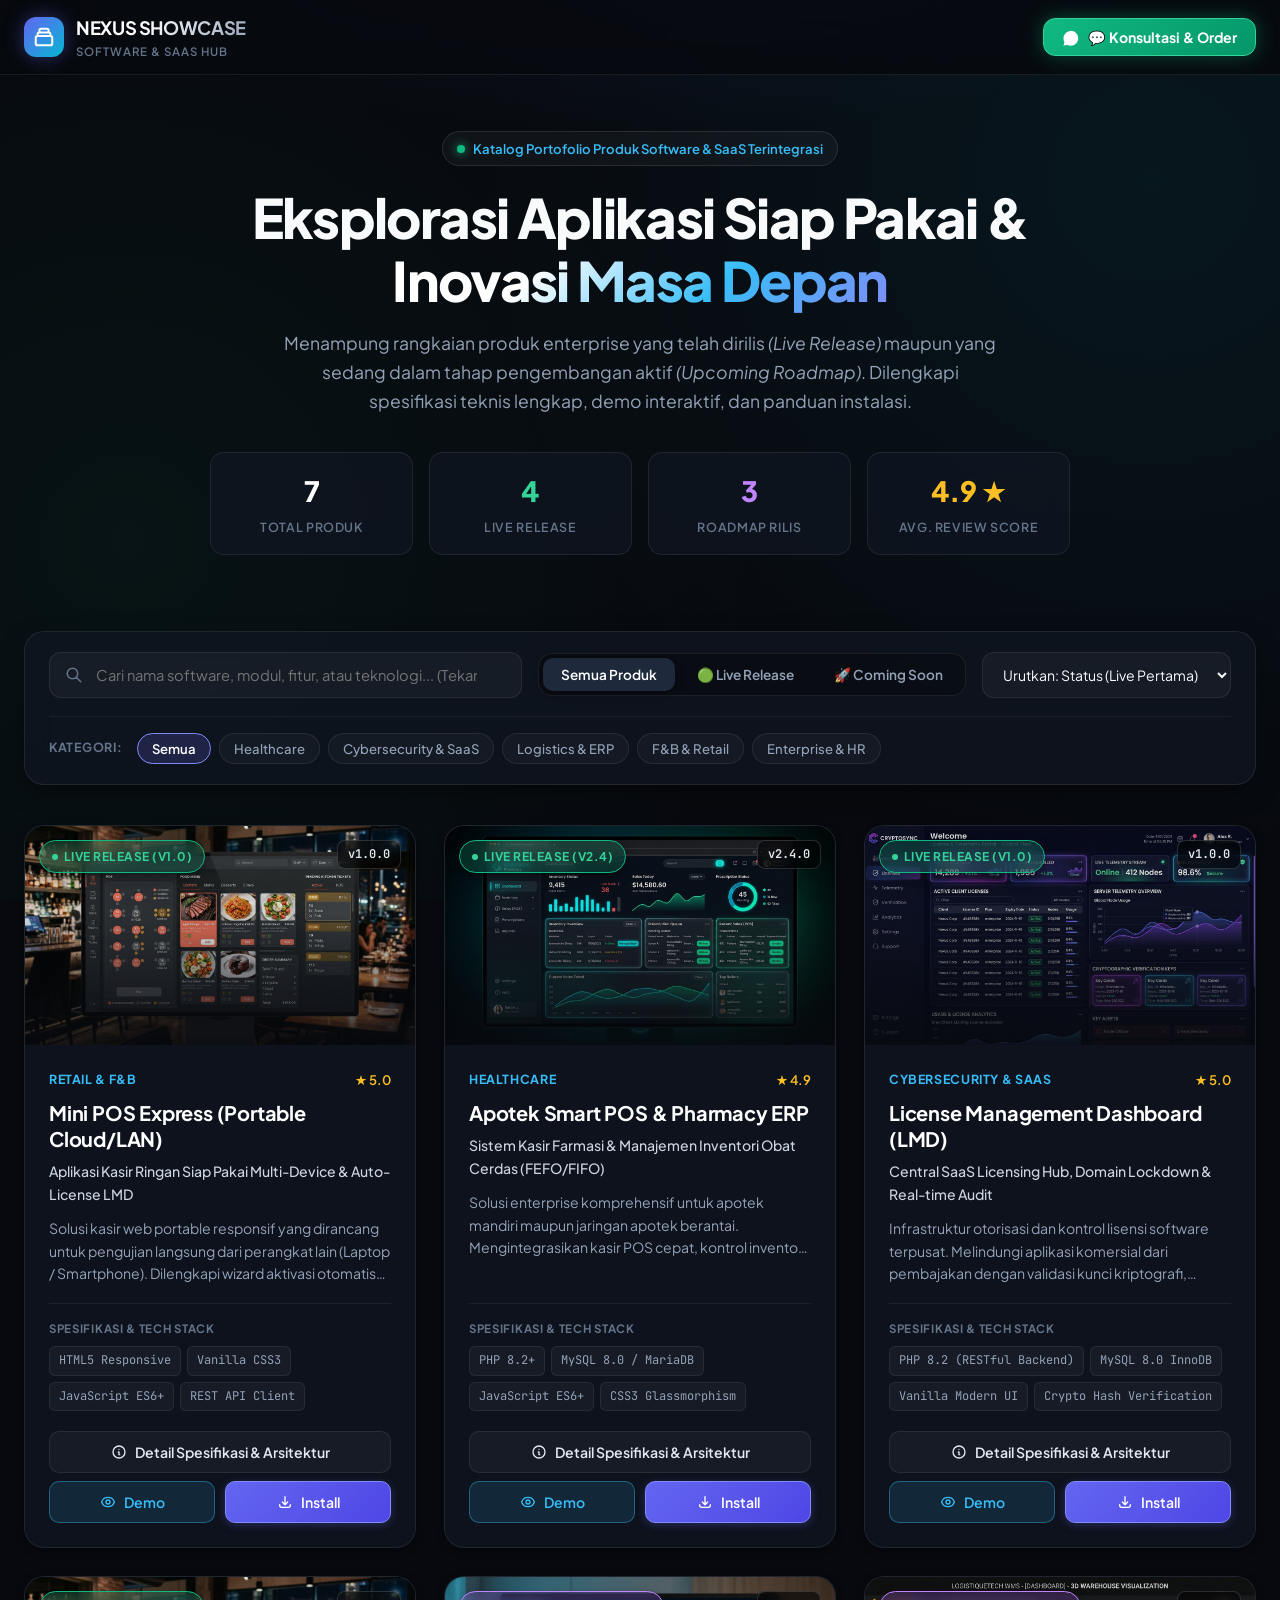
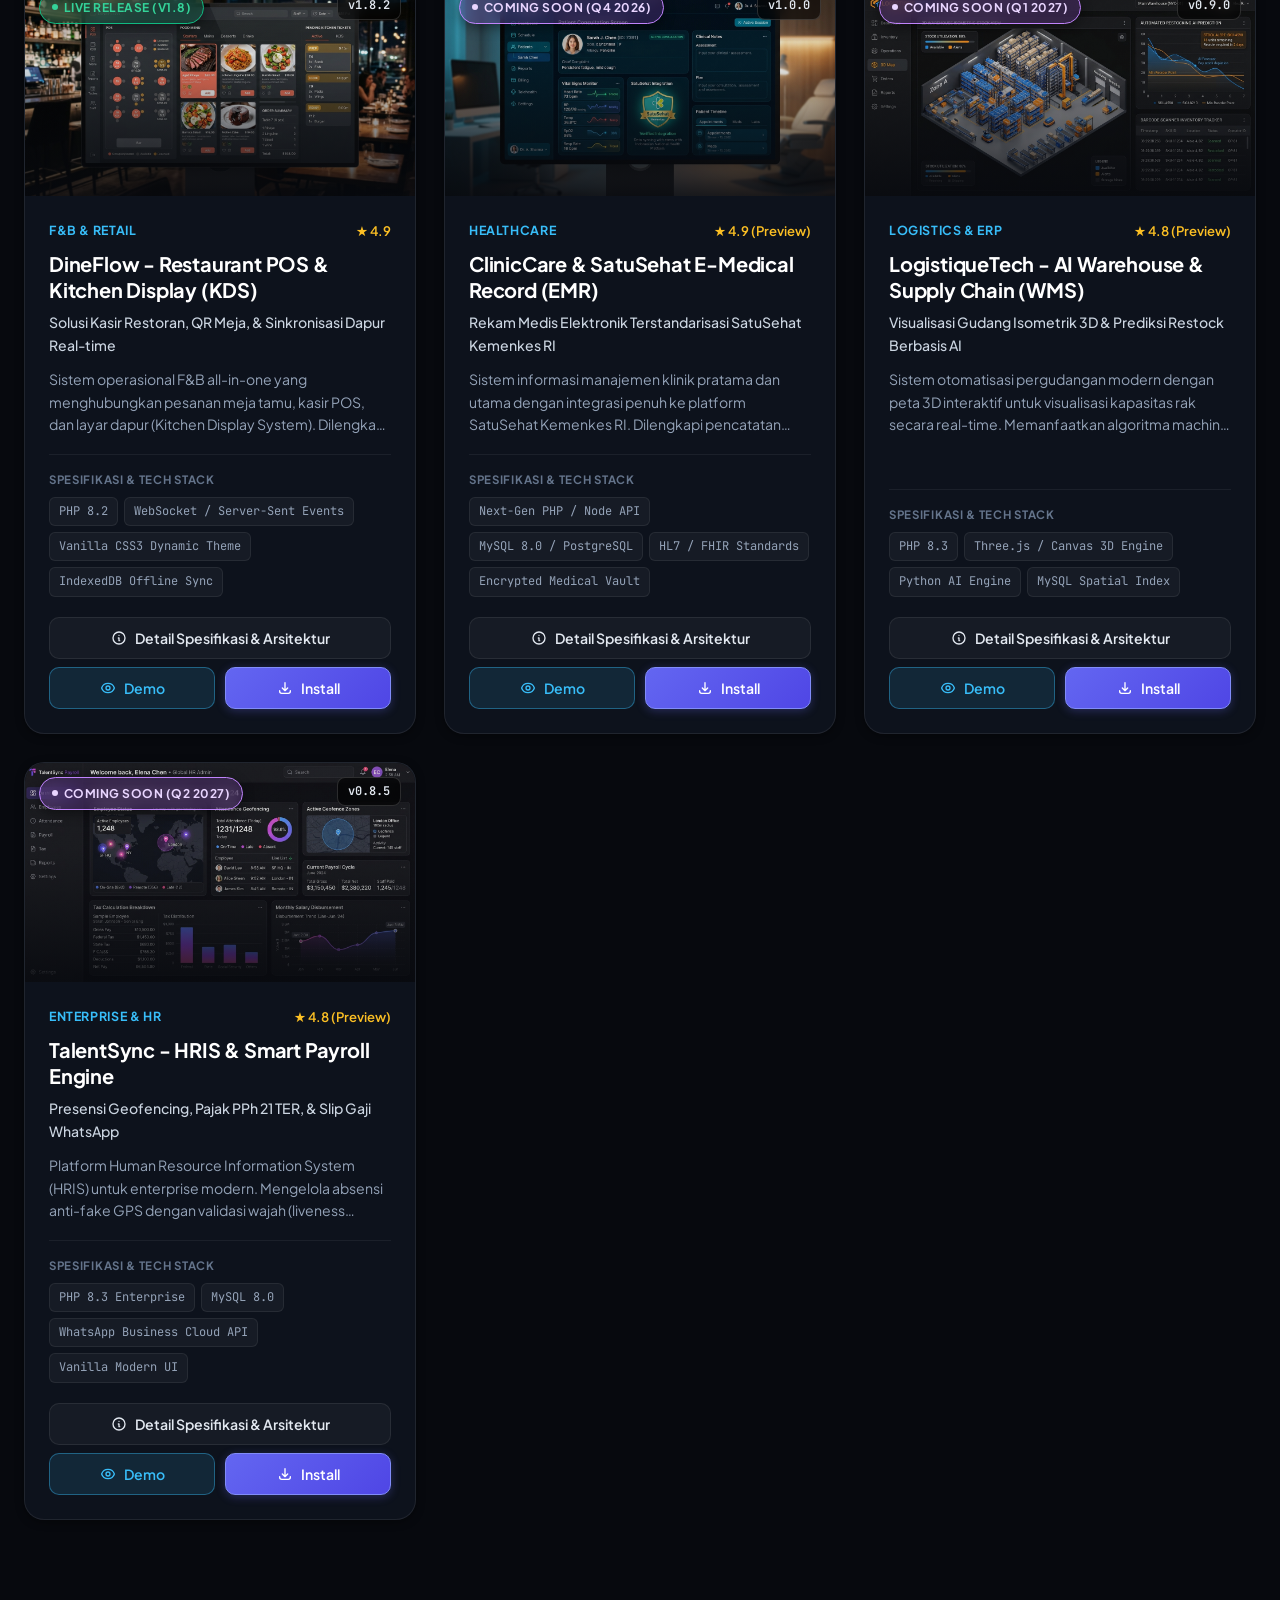
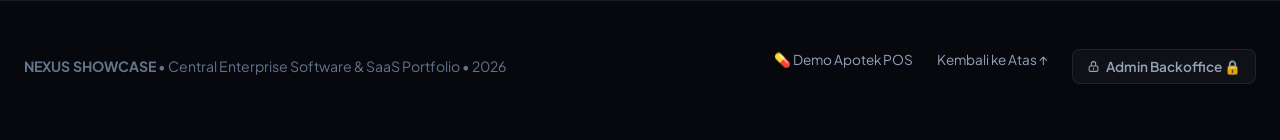
==== index.html @ 450b6bc3 "feat(wizard): hapus field password admin (T-17) Akun admin kini dibuat di aplikasi client saat perta" ====
<!DOCTYPE html>
<html lang="id">
<head>
  <meta charset="UTF-8">
  <meta name="viewport" content="width=device-width, initial-scale=1.0">
  <title>Portfolio Produk Software & Platform SaaS — Enterprise Showcase</title>
  <meta name="description" content="Dashboard portofolio produk software komersial dan platform SaaS enterprise siap rilis dan roadmap masa depan. Temukan demo interaktif dan panduan instalasi.">
  <link rel="icon" type="image/svg+xml" href="data:image/svg+xml,<svg xmlns='http://www.w3.org/2000/svg' viewBox='0 0 24 24' fill='%236366f1'><path d='M12 2L2 7l10 5 10-5-10-5zM2 17l10 5 10-5M2 12l10 5 10-5'/></svg>">

  <!-- Google Fonts: Plus Jakarta Sans, Outfit & JetBrains Mono -->
  <link rel="preconnect" href="https://fonts.googleapis.com">
  <link rel="preconnect" href="https://fonts.gstatic.com" crossorigin>
  <link href="https://fonts.googleapis.com/css2?family=JetBrains+Mono:wght@400;500;600;700&family=Outfit:wght@400;500;600;700;800&family=Plus+Jakarta+Sans:wght@300;400;500;600;700;800&display=swap" rel="stylesheet">

  <!-- Core Stylesheet -->
  <link rel="stylesheet" href="assets/css/style.css?v=20261023_v2">
</head>
<body>

  <!-- ==============================================================================
       STICKY NAVIGATION BAR
       ============================================================================== -->
  <nav class="navbar" id="main-navbar">
    <div class="container nav-container">
      <a href="index.html" class="brand-logo" id="brand-logo-link">
        <div class="brand-icon">
          <svg fill="none" viewBox="0 0 24 24" stroke="currentColor">
            <path stroke-linecap="round" stroke-linejoin="round" stroke-width="2.2" d="M19 11H5m14 0a2 2 0 012 2v6a2 2 0 01-2 2H5a2 2 0 01-2-2v-6a2 2 0 012-2m14 0V9a2 2 0 00-2-2M5 11V9a2 2 0 012-2m0 0V5a2 2 0 012-2h6a2 2 0 012 2v2M7 7h10" />
          </svg>
        </div>
        <div class="brand-info">
          <h1>NEXUS SHOWCASE</h1>
          <span>Software & SaaS Hub</span>
        </div>
      </a>

      <div class="nav-right-actions">
        <button class="btn-contact-sales" id="btn-open-contact" title="Konsultasi Kustom & Order Lisensi">
          <svg width="18" height="18" viewBox="0 0 24 24" fill="currentColor">
            <path d="M12.031 6.172c-3.181 0-5.767 2.586-5.768 5.766-.001 1.298.38 2.27 1.019 3.287l-.582 2.128 2.182-.573c.978.58 1.911.928 3.145.929 3.178 0 5.767-2.587 5.768-5.766.001-3.187-2.575-5.77-5.764-5.771zm3.392 8.244c-.144.405-.837.774-1.17.824-.299.045-.677.063-1.092-.069-.252-.08-.575-.187-.988-.365-1.739-.751-2.874-2.502-2.961-2.617-.087-.116-.708-.94-.708-1.793s.448-1.273.607-1.446c.159-.173.346-.217.462-.217l.332.006c.106.005.249-.04.39.298.144.347.491 1.2.534 1.287.043.087.072.188.014.304-.058.116-.087.188-.173.289l-.26.304c-.087.087-.177.182-.076.356.101.174.449.741.964 1.2.662.591 1.221.774 1.394.86.174.086.275.073.376-.044.101-.116.433-.506.549-.68.116-.173.231-.145.39-.086s1.011.477 1.184.564.289.13.332.203c.044.072.044.419-.1.824zm-3.423-10.416c-5.522 0-10 4.477-10 10 0 1.758.455 3.411 1.25 4.856l-1.328 4.853 4.975-1.305c1.401.764 3.003 1.196 4.703 1.196 5.523 0 10-4.477 10-10s-4.477-10-10-10z"/>
          </svg>
          <span>💬 Konsultasi &amp; Order</span>
        </button>
      </div>
    </div>
  </nav>

  <!-- ==============================================================================
       MAIN CONTAINER & HERO
       ============================================================================== -->
  <main class="container">
    
    <header class="hero-section">
      <div class="hero-badge">
        <span class="pulse-dot"></span>
        <span>Katalog Portofolio Produk Software & SaaS Terintegrasi</span>
      </div>

      <h1 class="hero-title">
        Eksplorasi Aplikasi Siap Pakai & <span class="text-gradient">Inovasi Masa Depan</span>
      </h1>

      <p class="hero-subtitle">
        Menampung rangkaian produk enterprise yang telah dirilis <em>(Live Release)</em> maupun yang sedang dalam tahap pengembangan aktif <em>(Upcoming Roadmap)</em>. Dilengkapi spesifikasi teknis lengkap, demo interaktif, dan panduan instalasi.
      </p>

      <!-- Stats Strip -->
      <section class="stats-strip" aria-label="Ringkasan Portofolio">
        <div class="stat-item">
          <div class="stat-value" id="stat-total">6</div>
          <div class="stat-label">Total Produk</div>
        </div>
        <div class="stat-item">
          <div class="stat-value" id="stat-released" style="color: #34d399;">3</div>
          <div class="stat-label">Live Release</div>
        </div>
        <div class="stat-item">
          <div class="stat-value" id="stat-roadmap" style="color: #c084fc;">3</div>
          <div class="stat-label">Roadmap Rilis</div>
        </div>
        <div class="stat-item">
          <div class="stat-value" id="stat-rating" style="color: #fbbf24;">4.9 ★</div>
          <div class="stat-label">Avg. Review Score</div>
        </div>
      </section>
    </header>

    <!-- ==============================================================================
         FILTER & CONTROLS TOOLBAR (E-COMMERCE STYLE)
         ============================================================================== -->
    <section class="controls-card" aria-label="Filter dan Pencarian Produk">
      <div class="controls-top-row">
        <!-- Search Input -->
        <div class="search-wrapper">
          <svg class="search-icon" width="18" height="18" fill="none" viewBox="0 0 24 24" stroke="currentColor">
            <path stroke-linecap="round" stroke-linejoin="round" stroke-width="2" d="M21 21l-6-6m2-5a7 7 0 11-14 0 7 7 0 0114 0z" />
          </svg>
          <input type="text" id="search-input" class="search-input" placeholder="Cari nama software, modul, fitur, atau teknologi... (Tekan '/' untuk cari)" autocomplete="off">
          <button id="btn-clear-search" class="btn-clear-search" aria-label="Hapus pencarian">✕</button>
        </div>

        <!-- Status Filter Tabs -->
        <div class="status-tabs" role="tablist">
          <button class="status-tab-btn active" data-status="all" id="tab-status-all">
            Semua Produk
          </button>
          <button class="status-tab-btn" data-status="released" id="tab-status-released">
            🟢 Live Release
          </button>
          <button class="status-tab-btn" data-status="coming_soon" id="tab-status-coming-soon">
            🚀 Coming Soon
          </button>
        </div>

        <!-- Sort Select -->
        <select id="sort-select" class="sort-select" aria-label="Urutkan produk">
          <option value="default">Urutkan: Status (Live Pertama)</option>
          <option value="name-asc">Nama Produk (A - Z)</option>
          <option value="name-desc">Nama Produk (Z - A)</option>
          <option value="rating-desc">Rating Tertinggi</option>
        </select>
      </div>

      <!-- Category Filter Pills -->
      <div class="category-pills-row" id="category-pills-container">
        <span class="category-label">Kategori:</span>
        <button class="category-pill active" data-category="all" id="pill-cat-all">Semua</button>
        <button class="category-pill" data-category="Healthcare" id="pill-cat-healthcare">Healthcare</button>
        <button class="category-pill" data-category="Cybersecurity & SaaS" id="pill-cat-cyber">Cybersecurity & SaaS</button>
        <button class="category-pill" data-category="Logistics & ERP" id="pill-cat-logistics">Logistics & ERP</button>
        <button class="category-pill" data-category="F&B & Retail" id="pill-cat-fnb">F&B & Retail</button>
        <button class="category-pill" data-category="Enterprise & HR" id="pill-cat-hr">Enterprise & HR</button>
      </div>
    </section>

    <!-- ==============================================================================
         PRODUCT CATALOGUE GRID
         ============================================================================== -->
    <section class="products-grid" id="products-grid" aria-label="Katalog Produk Software">
      <!-- Injected dynamically by app.js -->
    </section>

  </main>

  <!-- ==============================================================================
       MODAL 1: SPECIFICATION & ARCHITECTURE
       ============================================================================== -->
  <div class="modal-backdrop" id="spec-modal" role="dialog" aria-modal="true" aria-hidden="true">
    <div class="modal-dialog">
      <div class="modal-header">
        <div class="modal-title-wrap">
          <svg width="22" height="22" fill="none" viewBox="0 0 24 24" stroke="#38bdf8">
            <path stroke-linecap="round" stroke-linejoin="round" stroke-width="2" d="M19 11H5m14 0a2 2 0 012 2v6a2 2 0 01-2 2H5a2 2 0 01-2-2v-6a2 2 0 012-2m14 0V9a2 2 0 00-2-2M5 11V9a2 2 0 012-2m0 0V5a2 2 0 012-2h6a2 2 0 012 2v2M7 7h10" />
          </svg>
          <h2 class="modal-title" id="spec-modal-title">Detail Spesifikasi</h2>
        </div>
        <button class="btn-modal-close" aria-label="Tutup jendela">✕</button>
      </div>
      <div class="modal-body" id="spec-modal-content">
        <!-- Content injected dynamically -->
      </div>
    </div>
  </div>

  <!-- ==============================================================================
       MODAL 2: INSTALLATION WIZARD & GUIDE
       ============================================================================== -->
  <div class="modal-backdrop" id="install-modal" role="dialog" aria-modal="true" aria-hidden="true">
    <div class="modal-dialog">
      <div class="modal-header">
        <div class="modal-title-wrap">
          <svg width="22" height="22" fill="none" viewBox="0 0 24 24" stroke="#10b981">
            <path stroke-linecap="round" stroke-linejoin="round" stroke-width="2" d="M4 16v1a3 3 0 003 3h10a3 3 0 003-3v-1m-4-4l-4 4m0 0l-4-4m4 4V4" />
          </svg>
          <h2 class="modal-title" id="install-modal-title">Panduan Instalasi & Unduhan</h2>
        </div>
        <button class="btn-modal-close" aria-label="Tutup jendela">✕</button>
      </div>
      <div class="modal-body" id="install-modal-content">
        <!-- Content injected dynamically -->
      </div>
    </div>
  </div>

  <!-- ==============================================================================
       MODAL 3: INTERACTIVE DEMO VIEWER
       ============================================================================== -->
  <div class="modal-backdrop" id="demo-modal" role="dialog" aria-modal="true" aria-hidden="true">
    <div class="modal-dialog demo-modal-dialog">
      <div class="modal-header">
        <div class="modal-title-wrap">
          <svg width="22" height="22" fill="none" viewBox="0 0 24 24" stroke="#818cf8">
            <path stroke-linecap="round" stroke-linejoin="round" stroke-width="2" d="M15 12a3 3 0 11-6 0 3 3 0 016 0z" />
            <path stroke-linecap="round" stroke-linejoin="round" stroke-width="2" d="M2.458 12C3.732 7.943 7.523 5 12 5c4.478 0 8.268 2.943 9.542 7-1.274 4.057-5.064 7-9.542 7-4.477 0-8.268-2.943-9.542-7z" />
          </svg>
          <h2 class="modal-title" id="demo-modal-title">Live Interactive Demo</h2>
        </div>
        <div style="display: flex; align-items: center; gap: 10px;">
          <a href="#" target="_blank" class="btn-lmd-link" id="btn-demo-open-external" style="padding: 6px 12px; font-size: 0.78rem;">
            Buka Tab Baru ↗
          </a>
          <button class="btn-modal-close" aria-label="Tutup jendela">✕</button>
        </div>
      </div>
      <div class="demo-browser-bar">
        <div class="browser-dots">
          <span class="b-dot b-red"></span>
          <span class="b-dot b-yellow"></span>
          <span class="b-dot b-green"></span>
        </div>
        <div class="browser-address">
          <svg width="12" height="12" fill="none" viewBox="0 0 24 24" stroke="currentColor">
            <path stroke-linecap="round" stroke-linejoin="round" stroke-width="2" d="M12 15v2m-6 4h12a2 2 0 002-2v-6a2 2 0 00-2-2H6a2 2 0 00-2 2v6a2 2 0 002 2zm10-10V7a4 4 0 00-8 0v4h8z" />
          </svg>
          <span id="demo-url-display">http://localhost:8080/demo</span>
        </div>
      </div>
      <div class="demo-modal-body" id="demo-modal-body">
        <!-- Iframe or simulation injected dynamically -->
      </div>
    </div>
  </div>

  <!-- ==============================================================================
       MODAL 4: CONSULTATION & ORDER (PUBLIC FACING)
       ============================================================================== -->
  <div class="modal-backdrop" id="contact-modal" role="dialog" aria-modal="true" aria-hidden="true">
    <div class="modal-dialog">
      <div class="modal-header">
        <div class="modal-title-wrap">
          <svg width="22" height="22" fill="none" viewBox="0 0 24 24" stroke="#10b981">
            <path stroke-linecap="round" stroke-linejoin="round" stroke-width="2" d="M8 12h.01M12 12h.01M16 12h.01M21 12c0 4.418-4.03 8-9 8a9.863 9.863 0 01-4.255-.949L3 20l1.395-3.72C3.512 15.042 3 13.574 3 12c0-4.418 4.03-8 9-8s9 3.582 9 8z" />
          </svg>
          <h2 class="modal-title" id="contact-modal-title">Konsultasi Software &amp; Order Lisensi</h2>
        </div>
        <button class="btn-modal-close" aria-label="Tutup jendela">✕</button>
      </div>
      <div class="modal-body" id="contact-modal-content">
        <p style="color: #94a3b8; font-size: 0.92rem; margin-bottom: 20px; line-height: 1.6;">
          Tertarik dengan salah satu aplikasi di katalog kami, membutuhkan aktivasi lisensi komersial resmi, atau ingin kustomisasi alur bisnis khusus untuk perusahaan Anda? Tim pengembang siap membantu!
        </p>

        <a href="https://wa.me/6281234567890?text=Halo%20Admin%20Joan,%20saya%20tertarik%20dengan%20produk%20software%20pada%20katalog%20Nexus%20Showcase" target="_blank" class="contact-channel-card" style="text-decoration: none;">
          <div style="display: flex; align-items: center; gap: 14px;">
            <div style="width: 44px; height: 44px; border-radius: 12px; background: rgba(16, 185, 129, 0.2); border: 1px solid #10b981; display: flex; align-items: center; justify-content: center; color: #34d399;">
              <svg width="24" height="24" viewBox="0 0 24 24" fill="currentColor">
                <path d="M12.031 6.172c-3.181 0-5.767 2.586-5.768 5.766-.001 1.298.38 2.27 1.019 3.287l-.582 2.128 2.182-.573c.978.58 1.911.928 3.145.929 3.178 0 5.767-2.587 5.768-5.766.001-3.187-2.575-5.77-5.764-5.771zm3.392 8.244c-.144.405-.837.774-1.17.824-.299.045-.677.063-1.092-.069-.252-.08-.575-.187-.988-.365-1.739-.751-2.874-2.502-2.961-2.617-.087-.116-.708-.94-.708-1.793s.448-1.273.607-1.446c.159-.173.346-.217.462-.217l.332.006c.106.005.249-.04.39.298.144.347.491 1.2.534 1.287.043.087.072.188.014.304-.058.116-.087.188-.173.289l-.26.304c-.087.087-.177.182-.076.356.101.174.449.741.964 1.2.662.591 1.221.774 1.394.86.174.086.275.073.376-.044.101-.116.433-.506.549-.68.116-.173.231-.145.39-.086s1.011.477 1.184.564.289.13.332.203c.044.072.044.419-.1.824zm-3.423-10.416c-5.522 0-10 4.477-10 10 0 1.758.455 3.411 1.25 4.856l-1.328 4.853 4.975-1.305c1.401.764 3.003 1.196 4.703 1.196 5.523 0 10-4.477 10-10s-4.477-10-10-10z"/>
              </svg>
            </div>
            <div>
              <div style="font-weight: 700; color: #ffffff; font-size: 1rem;">Chat Langsung via WhatsApp</div>
              <div style="font-size: 0.8rem; color: #94a3b8;">Konsultasi gratis mengenai fitur, harga lisensi, dan demo privat</div>
            </div>
          </div>
          <span style="color: #34d399; font-weight: 700; font-size: 0.9rem;">Chat Sekarang ↗</span>
        </a>

        <div style="background: rgba(255, 255, 255, 0.02); border: 1px solid var(--border-subtle); border-radius: 14px; padding: 18px; margin-top: 16px;">
          <div style="font-size: 0.78rem; color: #38bdf8; font-weight: 700; text-transform: uppercase; margin-bottom: 8px;">Jaminan Layanan Kami</div>
          <ul style="list-style: none; display: grid; gap: 8px; font-size: 0.85rem; color: #cbd5e1;">
            <li>✓ <strong>Garansi Instalasi:</strong> Bantuan setup server lokal (XAMPP / Linux / VPS) hingga siap operasional.</li>
            <li>✓ <strong>Lisensi Terverifikasi:</strong> Kunci lisensi terdaftar resmi dan aman di Central SaaS LMD.</li>
            <li>✓ <strong>Custom Tailored:</strong> Penyesuaian fitur &amp; modul bisnis sesuai alur kerja perusahaan Anda.</li>
          </ul>
        </div>
      </div>
    </div>
  </div>

  <!-- Toast Notification Container -->
  <div class="toast-container" id="toast-container" aria-live="polite"></div>

  <!-- ==============================================================================
       FOOTER
       ============================================================================== -->
  <footer class="footer">
    <div class="container footer-content">
      <div class="footer-text">
        <strong>NEXUS SHOWCASE</strong> &bull; Central Enterprise Software &amp; SaaS Portfolio &bull; 2026
      </div>
      <nav class="footer-nav">
        <a href="http://localhost:8080/apotek" target="_blank">💊 Demo Apotek POS</a>
        <a href="#main-navbar">Kembali ke Atas ↑</a>
        <a href="http://localhost:8080/License-Management-Dashboard" target="_blank" class="footer-admin-link">
          <svg width="13" height="13" fill="none" viewBox="0 0 24 24" stroke="currentColor">
            <path stroke-linecap="round" stroke-linejoin="round" stroke-width="2" d="M12 15v2m-6 4h12a2 2 0 002-2v-6a2 2 0 00-2-2H6a2 2 0 00-2 2v6a2 2 0 002 2zm10-10V7a4 4 0 00-8 0v4h8z"/>
          </svg>
          Admin Backoffice 🔒
        </a>
      </nav>
    </div>
  </footer>

  <!-- Scripts -->
  <script src="data/products.js"></script>
  <script src="assets/js/app.js?v=20261023_v2"></script>
</body>
</html>
---- assets/css/style.css ----
/* ==============================================================================
   DESIGN SYSTEM & CSS VARIABLES
   Modern Tech SaaS & E-Commerce Showcase Design
   ============================================================================== */
:root {
  /* Color Palette - Curated HSL Dark Mode */
  --bg-primary: #07090e;
  --bg-secondary: #0d111a;
  --bg-card: rgba(16, 22, 34, 0.75);
  --bg-card-hover: rgba(22, 30, 46, 0.9);
  --bg-surface: #141b29;
  --bg-glass: rgba(255, 255, 255, 0.03);
  --bg-glass-strong: rgba(255, 255, 255, 0.06);

  /* Borders & Dividers */
  --border-subtle: rgba(255, 255, 255, 0.08);
  --border-hover: rgba(56, 189, 248, 0.4);
  --border-accent: rgba(99, 102, 241, 0.5);

  /* Primary Accent & Glows */
  --primary: #6366f1;
  --primary-hover: #4f46e5;
  --primary-glow: rgba(99, 102, 241, 0.35);

  --cyan: #06b6d4;
  --cyan-glow: rgba(6, 182, 212, 0.3);

  --emerald: #10b981;
  --emerald-glow: rgba(16, 185, 129, 0.3);

  --amber: #f59e0b;
  --amber-glow: rgba(245, 158, 11, 0.3);

  --rose: #f43f5e;
  --rose-glow: rgba(244, 63, 94, 0.3);

  --purple: #a855f7;
  --purple-glow: rgba(168, 85, 247, 0.3);

  /* Typography Colors */
  --text-main: #f8fafc;
  --text-muted: #94a3b8;
  --text-faint: #64748b;
  --text-inverse: #030712;

  /* Typography Fonts */
  --font-sans: 'Plus Jakarta Sans', -apple-system, BlinkMacSystemFont, 'Segoe UI', Roboto, sans-serif;
  --font-mono: 'JetBrains Mono', 'Fira Code', monospace;

  /* Shadows */
  --shadow-sm: 0 2px 8px rgba(0, 0, 0, 0.4);
  --shadow-md: 0 8px 24px -4px rgba(0, 0, 0, 0.5);
  --shadow-lg: 0 20px 40px -8px rgba(0, 0, 0, 0.7);
  --shadow-glow: 0 0 35px -5px var(--primary-glow);

  /* Transitions */
  --transition-fast: 0.18s cubic-bezier(0.16, 1, 0.3, 1);
  --transition-normal: 0.28s cubic-bezier(0.16, 1, 0.3, 1);
  --transition-slow: 0.45s cubic-bezier(0.16, 1, 0.3, 1);
}

/* ==============================================================================
   RESET & BASE STYLES
   ============================================================================== */
*, *::before, *::after {
  box-sizing: border-box;
  margin: 0;
  padding: 0;
}

html {
  scroll-behavior: smooth;
  font-size: 16px;
  background-color: var(--bg-primary);
}

body {
  font-family: var(--font-sans);
  background-color: var(--bg-primary);
  color: var(--text-main);
  min-height: 100vh;
  line-height: 1.6;
  overflow-x: hidden;
  background-image: 
    radial-gradient(ellipse 80% 50% at 50% -20%, rgba(99, 102, 241, 0.15), transparent 70%),
    radial-gradient(circle at 90% 20%, rgba(6, 182, 212, 0.08), transparent 50%),
    radial-gradient(circle at 10% 60%, rgba(16, 185, 129, 0.06), transparent 50%);
  background-attachment: fixed;
}

a {
  color: inherit;
  text-decoration: none;
}

button, input, select {
  font-family: inherit;
  font-size: inherit;
  outline: none;
  border: none;
}

/* Custom Scrollbar */
::-webkit-scrollbar {
  width: 9px;
  height: 9px;
}
::-webkit-scrollbar-track {
  background: var(--bg-primary);
}
::-webkit-scrollbar-thumb {
  background: #1e293b;
  border-radius: 999px;
  border: 2px solid var(--bg-primary);
}
::-webkit-scrollbar-thumb:hover {
  background: #334155;
}

/* ==============================================================================
   CONTAINER & LAYOUT
   ============================================================================== */
.container {
  width: 100%;
  max-width: 1360px;
  margin: 0 auto;
  padding: 0 24px;
}

/* ==============================================================================
   NAVBAR & HEADER
   ============================================================================== */
.navbar {
  position: sticky;
  top: 0;
  z-index: 100;
  backdrop-filter: blur(16px);
  -webkit-backdrop-filter: blur(16px);
  background: rgba(7, 9, 14, 0.82);
  border-bottom: 1px solid var(--border-subtle);
  transition: var(--transition-normal);
}

.nav-container {
  display: flex;
  align-items: center;
  justify-content: space-between;
  height: 74px;
  gap: 20px;
}

.brand-logo {
  display: flex;
  align-items: center;
  gap: 12px;
  text-decoration: none;
}

.brand-icon {
  width: 40px;
  height: 40px;
  border-radius: 12px;
  background: linear-gradient(135deg, #6366f1, #06b6d4);
  display: flex;
  align-items: center;
  justify-content: center;
  color: white;
  box-shadow: 0 0 20px rgba(99, 102, 241, 0.4);
}

.brand-icon svg {
  width: 22px;
  height: 22px;
}

.brand-info h1 {
  font-size: 1.15rem;
  font-weight: 700;
  letter-spacing: -0.02em;
  background: linear-gradient(135deg, #ffffff 40%, #94a3b8);
  -webkit-background-clip: text;
  -webkit-text-fill-color: transparent;
}

.brand-info span {
  display: block;
  font-size: 0.72rem;
  color: var(--text-faint);
  text-transform: uppercase;
  letter-spacing: 0.08em;
  font-weight: 600;
}

.nav-right-actions {
  display: flex;
  align-items: center;
  gap: 12px;
}

.btn-contact-sales {
  display: inline-flex;
  align-items: center;
  gap: 8px;
  padding: 9px 18px;
  border-radius: 12px;
  background: linear-gradient(135deg, #10b981, #059669);
  border: 1px solid #34d399;
  color: #ffffff;
  font-size: 0.88rem;
  font-weight: 700;
  cursor: pointer;
  box-shadow: 0 0 20px rgba(16, 185, 129, 0.35);
  transition: var(--transition-fast);
}

.btn-contact-sales:hover {
  background: linear-gradient(135deg, #059669, #047857);
  box-shadow: 0 0 28px rgba(16, 185, 129, 0.55);
  transform: translateY(-2px);
}

.footer-admin-link {
  display: inline-flex;
  align-items: center;
  gap: 6px;
  padding: 6px 14px;
  border-radius: 8px;
  background: rgba(255, 255, 255, 0.04);
  border: 1px solid var(--border-subtle);
  color: var(--text-faint);
  font-size: 0.8rem;
  font-weight: 600;
  transition: var(--transition-fast);
}

.footer-admin-link:hover {
  background: rgba(99, 102, 241, 0.15);
  border-color: #818cf8;
  color: #c7d2fe;
}

.contact-channel-card {
  background: rgba(255, 255, 255, 0.03);
  border: 1px solid var(--border-subtle);
  border-radius: 14px;
  padding: 18px 20px;
  display: flex;
  align-items: center;
  justify-content: space-between;
  gap: 16px;
  margin-bottom: 14px;
  transition: var(--transition-fast);
}

.contact-channel-card:hover {
  border-color: var(--border-hover);
  background: rgba(255, 255, 255, 0.06);
  transform: translateY(-2px);
}

/* ==============================================================================
   HERO SECTION
   ============================================================================== */
.hero-section {
  padding: 56px 0 36px;
  position: relative;
  text-align: center;
}

.hero-badge {
  display: inline-flex;
  align-items: center;
  gap: 8px;
  padding: 6px 14px;
  background: rgba(255, 255, 255, 0.04);
  border: 1px solid rgba(255, 255, 255, 0.1);
  border-radius: 999px;
  font-size: 0.82rem;
  font-weight: 600;
  color: #38bdf8;
  margin-bottom: 20px;
  backdrop-filter: blur(10px);
}

.pulse-dot {
  width: 8px;
  height: 8px;
  border-radius: 50%;
  background-color: var(--emerald);
  box-shadow: 0 0 10px var(--emerald);
  animation: pulse 2s infinite;
}

@keyframes pulse {
  0% { transform: scale(0.95); opacity: 0.8; }
  50% { transform: scale(1.3); opacity: 1; box-shadow: 0 0 14px var(--emerald); }
  100% { transform: scale(0.95); opacity: 0.8; }
}

.hero-title {
  font-size: clamp(2.2rem, 4.5vw, 3.4rem);
  font-weight: 800;
  line-height: 1.15;
  letter-spacing: -0.03em;
  margin-bottom: 18px;
  max-width: 900px;
  margin-left: auto;
  margin-right: auto;
}

.hero-title .text-gradient {
  background: linear-gradient(135deg, #ffffff 30%, #38bdf8 65%, #818cf8 100%);
  -webkit-background-clip: text;
  -webkit-text-fill-color: transparent;
}

.hero-subtitle {
  font-size: 1.1rem;
  color: var(--text-muted);
  max-width: 720px;
  margin: 0 auto 36px;
  line-height: 1.65;
}

/* Stats Counter Row */
.stats-strip {
  display: grid;
  grid-template-columns: repeat(4, 1fr);
  gap: 16px;
  max-width: 860px;
  margin: 0 auto 40px;
}

.stat-item {
  padding: 16px 20px;
  background: var(--bg-card);
  border: 1px solid var(--border-subtle);
  border-radius: 14px;
  text-align: center;
  backdrop-filter: blur(12px);
  transition: var(--transition-fast);
}

.stat-item:hover {
  border-color: var(--border-hover);
  transform: translateY(-2px);
}

.stat-value {
  font-size: 1.75rem;
  font-weight: 800;
  letter-spacing: -0.02em;
  color: #ffffff;
}

.stat-label {
  font-size: 0.78rem;
  color: var(--text-faint);
  text-transform: uppercase;
  font-weight: 600;
  letter-spacing: 0.05em;
  margin-top: 4px;
}

/* ==============================================================================
   FILTER & CONTROLS TOOLBAR
   ============================================================================== */
.controls-card {
  background: var(--bg-card);
  border: 1px solid var(--border-subtle);
  border-radius: 20px;
  padding: 20px 24px;
  margin-bottom: 40px;
  backdrop-filter: blur(16px);
  box-shadow: var(--shadow-md);
}

.controls-top-row {
  display: flex;
  flex-wrap: wrap;
  align-items: center;
  justify-content: space-between;
  gap: 16px;
  margin-bottom: 18px;
}

/* Search Box */
.search-wrapper {
  position: relative;
  flex: 1;
  min-width: 280px;
}

.search-icon {
  position: absolute;
  left: 16px;
  top: 50%;
  transform: translateY(-50%);
  color: var(--text-faint);
  pointer-events: none;
}

.search-input {
  width: 100%;
  height: 46px;
  padding: 0 44px 0 46px;
  background: rgba(255, 255, 255, 0.04);
  border: 1px solid var(--border-subtle);
  border-radius: 12px;
  color: var(--text-main);
  font-size: 0.92rem;
  transition: var(--transition-fast);
}

.search-input:focus {
  background: rgba(255, 255, 255, 0.07);
  border-color: #38bdf8;
  box-shadow: 0 0 0 3px rgba(56, 189, 248, 0.15);
}

.btn-clear-search {
  position: absolute;
  right: 12px;
  top: 50%;
  transform: translateY(-50%);
  background: none;
  color: var(--text-faint);
  cursor: pointer;
  padding: 4px;
  display: none;
}

.btn-clear-search:hover {
  color: var(--text-main);
}

/* Status Filter Tabs */
.status-tabs {
  display: flex;
  background: rgba(0, 0, 0, 0.3);
  padding: 4px;
  border-radius: 14px;
  border: 1px solid var(--border-subtle);
  gap: 4px;
}

.status-tab-btn {
  padding: 8px 18px;
  border-radius: 10px;
  background: transparent;
  color: var(--text-muted);
  font-size: 0.85rem;
  font-weight: 600;
  cursor: pointer;
  transition: var(--transition-fast);
  display: flex;
  align-items: center;
  gap: 8px;
}

.status-tab-btn:hover {
  color: var(--text-main);
}

.status-tab-btn.active {
  background: #1e293b;
  color: #ffffff;
  box-shadow: 0 2px 8px rgba(0, 0, 0, 0.4);
}

/* Sort Select */
.sort-select {
  height: 46px;
  padding: 0 16px;
  background: rgba(255, 255, 255, 0.04);
  border: 1px solid var(--border-subtle);
  border-radius: 12px;
  color: var(--text-main);
  font-size: 0.88rem;
  cursor: pointer;
  transition: var(--transition-fast);
}

.sort-select:hover, .sort-select:focus {
  border-color: #38bdf8;
}

.sort-select option {
  background: #0f172a;
  color: #ffffff;
}

/* Category Pills Row */
.category-pills-row {
  display: flex;
  flex-wrap: wrap;
  gap: 8px;
  align-items: center;
  border-top: 1px solid rgba(255, 255, 255, 0.05);
  padding-top: 16px;
}

.category-label {
  font-size: 0.78rem;
  color: var(--text-faint);
  text-transform: uppercase;
  font-weight: 700;
  letter-spacing: 0.06em;
  margin-right: 6px;
}

.category-pill {
  padding: 6px 14px;
  border-radius: 999px;
  background: rgba(255, 255, 255, 0.03);
  border: 1px solid var(--border-subtle);
  color: var(--text-muted);
  font-size: 0.82rem;
  font-weight: 500;
  cursor: pointer;
  transition: var(--transition-fast);
}

.category-pill:hover {
  border-color: rgba(255, 255, 255, 0.2);
  color: var(--text-main);
  transform: translateY(-1px);
}

.category-pill.active {
  background: rgba(99, 102, 241, 0.2);
  border-color: #818cf8;
  color: #ffffff;
  font-weight: 600;
}

/* ==============================================================================
   PRODUCT CATALOGUE GRID (E-COMMERCE STYLE)
   ============================================================================== */
.products-grid {
  display: grid;
  grid-template-columns: repeat(auto-fill, minmax(380px, 1fr));
  gap: 28px;
  margin-bottom: 60px;
}

/* Product Card */
.product-card {
  background: var(--bg-card);
  border: 1px solid var(--border-subtle);
  border-radius: 20px;
  overflow: hidden;
  display: flex;
  flex-direction: column;
  backdrop-filter: blur(14px);
  box-shadow: var(--shadow-sm);
  transition: transform var(--transition-normal), border-color var(--transition-normal), box-shadow var(--transition-normal);
  position: relative;
}

.product-card:hover {
  transform: translateY(-6px);
  border-color: var(--border-hover);
  box-shadow: var(--shadow-lg), 0 0 30px rgba(56, 189, 248, 0.12);
}

/* Card Image & Thumbnail */
.card-thumbnail-wrapper {
  position: relative;
  width: 100%;
  aspect-ratio: 16 / 9;
  background: #090d16;
  overflow: hidden;
}

.card-thumbnail {
  width: 100%;
  height: 100%;
  object-fit: cover;
  transition: transform 0.5s cubic-bezier(0.16, 1, 0.3, 1);
  display: block;
}

.product-card:hover .card-thumbnail {
  transform: scale(1.05);
}

.card-image-overlay {
  position: absolute;
  inset: 0;
  background: linear-gradient(180deg, rgba(7, 9, 14, 0.1) 40%, rgba(7, 9, 14, 0.85) 100%);
  pointer-events: none;
}

/* Status Badges */
.card-status-badge {
  position: absolute;
  top: 14px;
  left: 14px;
  padding: 6px 12px;
  border-radius: 999px;
  font-size: 0.75rem;
  font-weight: 700;
  letter-spacing: 0.04em;
  text-transform: uppercase;
  display: inline-flex;
  align-items: center;
  gap: 6px;
  backdrop-filter: blur(8px);
  z-index: 2;
  box-shadow: 0 4px 12px rgba(0, 0, 0, 0.4);
}

.badge-released {
  background: rgba(16, 185, 129, 0.2);
  border: 1px solid #10b981;
  color: #34d399;
}

.badge-coming-soon {
  background: rgba(168, 85, 247, 0.2);
  border: 1px solid #c084fc;
  color: #e9d5ff;
}

.badge-dot {
  width: 6px;
  height: 6px;
  border-radius: 50%;
  background-color: currentColor;
}

.card-version-tag {
  position: absolute;
  top: 14px;
  right: 14px;
  padding: 4px 10px;
  border-radius: 8px;
  background: rgba(0, 0, 0, 0.6);
  border: 1px solid rgba(255, 255, 255, 0.15);
  font-size: 0.75rem;
  font-family: var(--font-mono);
  color: #e2e8f0;
  font-weight: 600;
  backdrop-filter: blur(8px);
  z-index: 2;
}

/* Card Body */
.card-body {
  padding: 24px;
  display: flex;
  flex-direction: column;
  flex: 1;
}

.card-meta-row {
  display: flex;
  align-items: center;
  justify-content: space-between;
  margin-bottom: 10px;
}

.card-category {
  font-size: 0.78rem;
  color: #38bdf8;
  font-weight: 700;
  text-transform: uppercase;
  letter-spacing: 0.05em;
}

.card-rating {
  display: flex;
  align-items: center;
  gap: 4px;
  font-size: 0.82rem;
  color: #fbbf24;
  font-weight: 600;
}

.card-title {
  font-size: 1.25rem;
  font-weight: 700;
  line-height: 1.3;
  margin-bottom: 8px;
  color: #ffffff;
  letter-spacing: -0.01em;
}

.card-tagline {
  font-size: 0.88rem;
  color: #cbd5e1;
  font-weight: 500;
  margin-bottom: 12px;
}

.card-desc {
  font-size: 0.88rem;
  color: var(--text-muted);
  line-height: 1.6;
  margin-bottom: 18px;
  display: -webkit-box;
  -webkit-line-clamp: 3;
  -webkit-box-orient: vertical;
  overflow: hidden;
}

/* Specs Highlight Chips */
.specs-chips-group {
  margin-top: auto;
  border-top: 1px solid rgba(255, 255, 255, 0.06);
  padding-top: 16px;
  margin-bottom: 20px;
}

.specs-chips-title {
  font-size: 0.72rem;
  color: var(--text-faint);
  text-transform: uppercase;
  font-weight: 700;
  letter-spacing: 0.06em;
  margin-bottom: 8px;
}

.tech-chips-list {
  display: flex;
  flex-wrap: wrap;
  gap: 6px;
}

.tech-chip {
  padding: 4px 9px;
  border-radius: 6px;
  background: rgba(255, 255, 255, 0.04);
  border: 1px solid rgba(255, 255, 255, 0.07);
  font-size: 0.75rem;
  color: #94a3b8;
  font-family: var(--font-mono);
}

/* Card Action Buttons (E-Commerce Style) */
.card-actions-row {
  display: grid;
  grid-template-columns: 1fr 1fr;
  gap: 10px;
}

.card-actions-row .btn-full {
  grid-column: span 2;
}

.btn-action {
  height: 42px;
  border-radius: 10px;
  font-size: 0.88rem;
  font-weight: 600;
  cursor: pointer;
  display: inline-flex;
  align-items: center;
  justify-content: center;
  gap: 8px;
  transition: var(--transition-fast);
}

.btn-demo {
  background: rgba(56, 189, 248, 0.12);
  border: 1px solid rgba(56, 189, 248, 0.4);
  color: #38bdf8;
}

.btn-demo:hover {
  background: rgba(56, 189, 248, 0.22);
  border-color: #38bdf8;
  box-shadow: 0 0 16px rgba(56, 189, 248, 0.25);
  transform: translateY(-1px);
}

.btn-install {
  background: linear-gradient(135deg, #6366f1, #4f46e5);
  border: 1px solid #818cf8;
  color: #ffffff;
  box-shadow: 0 2px 10px rgba(99, 102, 241, 0.3);
}

.btn-install:hover {
  background: linear-gradient(135deg, #4f46e5, #4338ca);
  box-shadow: 0 4px 18px rgba(99, 102, 241, 0.5);
  transform: translateY(-1px);
}

.btn-spec-detail {
  background: rgba(255, 255, 255, 0.04);
  border: 1px solid var(--border-subtle);
  color: #e2e8f0;
  margin-bottom: 8px;
}

.btn-spec-detail:hover {
  background: rgba(255, 255, 255, 0.08);
  border-color: rgba(255, 255, 255, 0.2);
  transform: translateY(-1px);
}

/* ==============================================================================
   EMPTY STATE (NO SEARCH RESULTS)
   ============================================================================== */
.empty-state {
  grid-column: 1 / -1;
  text-align: center;
  padding: 60px 20px;
  background: var(--bg-card);
  border: 1px dashed var(--border-subtle);
  border-radius: 20px;
}

.empty-icon {
  width: 60px;
  height: 60px;
  margin: 0 auto 16px;
  color: var(--text-faint);
}

.empty-title {
  font-size: 1.2rem;
  font-weight: 700;
  margin-bottom: 8px;
}

.empty-desc {
  font-size: 0.92rem;
  color: var(--text-muted);
  margin-bottom: 20px;
}

.btn-reset-filters {
  padding: 10px 22px;
  border-radius: 10px;
  background: #1e293b;
  border: 1px solid var(--border-subtle);
  color: #ffffff;
  font-weight: 600;
  cursor: pointer;
  transition: var(--transition-fast);
}

.btn-reset-filters:hover {
  background: #334155;
}

/* ==============================================================================
   MODAL DIALOGS (SPEC, INSTALL, DEMO)
   ============================================================================== */
.modal-backdrop {
  position: fixed;
  inset: 0;
  background: rgba(3, 7, 18, 0.82);
  backdrop-filter: blur(12px);
  -webkit-backdrop-filter: blur(12px);
  z-index: 1000;
  display: flex;
  align-items: center;
  justify-content: center;
  padding: 20px;
  opacity: 0;
  pointer-events: none;
  transition: opacity var(--transition-normal);
}

.modal-backdrop.active {
  opacity: 1;
  pointer-events: auto;
}

.modal-dialog {
  background: #0f1624;
  border: 1px solid rgba(255, 255, 255, 0.12);
  border-radius: 22px;
  width: 100%;
  max-width: 780px;
  max-height: 90vh;
  overflow-y: auto;
  box-shadow: 0 25px 60px -15px rgba(0, 0, 0, 0.9), 0 0 40px rgba(99, 102, 241, 0.15);
  transform: scale(0.95) translateY(10px);
  transition: transform var(--transition-normal);
  display: flex;
  flex-direction: column;
}

.modal-backdrop.active .modal-dialog {
  transform: scale(1) translateY(0);
}

.modal-header {
  padding: 22px 26px;
  border-bottom: 1px solid var(--border-subtle);
  display: flex;
  align-items: center;
  justify-content: space-between;
  background: rgba(255, 255, 255, 0.02);
  position: sticky;
  top: 0;
  z-index: 10;
  backdrop-filter: blur(10px);
}

.modal-title-wrap {
  display: flex;
  align-items: center;
  gap: 12px;
}

.modal-title {
  font-size: 1.25rem;
  font-weight: 700;
  color: #ffffff;
}

.btn-modal-close {
  background: rgba(255, 255, 255, 0.05);
  border: 1px solid var(--border-subtle);
  width: 36px;
  height: 36px;
  border-radius: 10px;
  color: var(--text-muted);
  cursor: pointer;
  display: flex;
  align-items: center;
  justify-content: center;
  transition: var(--transition-fast);
}

.btn-modal-close:hover {
  background: rgba(255, 255, 255, 0.12);
  color: #ffffff;
}

.modal-body {
  padding: 26px;
  overflow-y: auto;
}

/* Modal Sections */
.modal-hero-preview {
  display: flex;
  gap: 20px;
  margin-bottom: 24px;
  background: rgba(255, 255, 255, 0.02);
  padding: 16px;
  border-radius: 14px;
  border: 1px solid var(--border-subtle);
}

.modal-hero-img {
  width: 180px;
  aspect-ratio: 16 / 9;
  border-radius: 10px;
  object-fit: cover;
}

.modal-section-title {
  font-size: 0.92rem;
  font-weight: 700;
  text-transform: uppercase;
  letter-spacing: 0.06em;
  color: #38bdf8;
  margin-bottom: 12px;
  display: flex;
  align-items: center;
  gap: 8px;
}

/* Specifications Table */
.spec-grid-table {
  display: grid;
  grid-template-columns: 1fr 1fr;
  gap: 12px;
  margin-bottom: 24px;
}

.spec-cell {
  background: rgba(255, 255, 255, 0.03);
  border: 1px solid var(--border-subtle);
  border-radius: 10px;
  padding: 12px 14px;
}

.spec-cell-label {
  font-size: 0.72rem;
  color: var(--text-faint);
  text-transform: uppercase;
  font-weight: 700;
  letter-spacing: 0.05em;
  margin-bottom: 4px;
}

.spec-cell-value {
  font-size: 0.88rem;
  color: var(--text-main);
  font-weight: 600;
}

/* Key Features Checklist */
.features-check-list {
  list-style: none;
  display: grid;
  gap: 10px;
  margin-bottom: 24px;
}

.features-check-item {
  display: flex;
  align-items: flex-start;
  gap: 12px;
  font-size: 0.9rem;
  color: #e2e8f0;
  background: rgba(255, 255, 255, 0.02);
  padding: 10px 14px;
  border-radius: 8px;
  border: 1px solid rgba(255, 255, 255, 0.04);
}

.check-icon {
  color: #10b981;
  flex-shrink: 0;
  margin-top: 2px;
}

/* Installation Wizard Specifics */
.install-wizard-tabs {
  display: flex;
  gap: 8px;
  margin-bottom: 20px;
  border-bottom: 1px solid var(--border-subtle);
  padding-bottom: 12px;
}

.wizard-tab-btn {
  padding: 8px 16px;
  border-radius: 8px;
  background: rgba(255, 255, 255, 0.04);
  color: var(--text-muted);
  font-size: 0.85rem;
  font-weight: 600;
  cursor: pointer;
  transition: var(--transition-fast);
}

.wizard-tab-btn.active {
  background: var(--primary);
  color: #ffffff;
}

.cli-command-box {
  background: #080c14;
  border: 1px solid var(--border-subtle);
  border-radius: 12px;
  padding: 14px 18px;
  display: flex;
  align-items: center;
  justify-content: space-between;
  margin-bottom: 20px;
  font-family: var(--font-mono);
  font-size: 0.85rem;
  color: #38bdf8;
}

.cli-command-text {
  word-break: break-all;
}

.btn-copy-cli {
  background: rgba(255, 255, 255, 0.08);
  border: 1px solid rgba(255, 255, 255, 0.12);
  border-radius: 8px;
  padding: 6px 12px;
  color: #ffffff;
  font-size: 0.78rem;
  font-weight: 600;
  cursor: pointer;
  display: flex;
  align-items: center;
  gap: 6px;
  flex-shrink: 0;
  margin-left: 14px;
  transition: var(--transition-fast);
}

.btn-copy-cli:hover {
  background: var(--primary);
}

.install-steps-list {
  list-style: none;
  counter-reset: step-counter;
  display: grid;
  gap: 12px;
  margin-bottom: 24px;
}

.install-step-item {
  counter-increment: step-counter;
  display: flex;
  gap: 14px;
  font-size: 0.9rem;
  color: var(--text-muted);
  line-height: 1.5;
  background: rgba(255, 255, 255, 0.02);
  padding: 12px 16px;
  border-radius: 10px;
}

.install-step-item::before {
  content: counter(step-counter);
  width: 26px;
  height: 26px;
  border-radius: 50%;
  background: rgba(99, 102, 241, 0.2);
  border: 1px solid var(--primary);
  color: #818cf8;
  font-weight: 700;
  display: flex;
  align-items: center;
  justify-content: center;
  font-size: 0.8rem;
  flex-shrink: 0;
}

.download-package-banner {
  background: linear-gradient(135deg, rgba(99, 102, 241, 0.15), rgba(6, 182, 212, 0.15));
  border: 1px solid rgba(99, 102, 241, 0.3);
  border-radius: 14px;
  padding: 18px 22px;
  display: flex;
  align-items: center;
  justify-content: space-between;
  gap: 16px;
}

.btn-download-zip {
  padding: 10px 20px;
  border-radius: 10px;
  background: linear-gradient(135deg, #10b981, #059669);
  color: white;
  font-weight: 700;
  font-size: 0.9rem;
  cursor: pointer;
  display: inline-flex;
  align-items: center;
  gap: 8px;
  transition: var(--transition-fast);
  box-shadow: 0 4px 14px rgba(16, 185, 129, 0.3);
}

.btn-download-zip:hover {
  transform: translateY(-2px);
  box-shadow: 0 6px 20px rgba(16, 185, 129, 0.5);
}

/* ==============================================================================
   INTERACTIVE DEMO VIEWER MODAL
   ============================================================================== */
.demo-modal-dialog {
  max-width: 1080px;
  height: 85vh;
}

.demo-modal-body {
  padding: 0;
  display: flex;
  flex-direction: column;
  height: 100%;
}

.demo-browser-bar {
  background: #090d15;
  border-bottom: 1px solid var(--border-subtle);
  padding: 10px 18px;
  display: flex;
  align-items: center;
  justify-content: space-between;
  gap: 14px;
}

.browser-dots {
  display: flex;
  gap: 6px;
}

.b-dot {
  width: 10px;
  height: 10px;
  border-radius: 50%;
}
.b-red { background: #ef4444; }
.b-yellow { background: #f59e0b; }
.b-green { background: #10b981; }

.browser-address {
  flex: 1;
  max-width: 500px;
  background: rgba(255, 255, 255, 0.05);
  border: 1px solid var(--border-subtle);
  border-radius: 8px;
  padding: 4px 14px;
  font-size: 0.8rem;
  font-family: var(--font-mono);
  color: #94a3b8;
  display: flex;
  align-items: center;
  gap: 8px;
}

.demo-viewport-container {
  flex: 1;
  background: #000;
  position: relative;
  overflow: hidden;
}

.demo-iframe {
  width: 100%;
  height: 100%;
  border: none;
  background: #ffffff;
}

.demo-simulated-view {
  width: 100%;
  height: 100%;
  display: flex;
  flex-direction: column;
  align-items: center;
  justify-content: center;
  padding: 40px;
  text-align: center;
  background: radial-gradient(circle at center, #111827 0%, #030712 100%);
}

.demo-preview-big-img {
  max-width: 80%;
  max-height: 55%;
  border-radius: 12px;
  box-shadow: 0 15px 40px rgba(0, 0, 0, 0.8);
  margin-bottom: 24px;
  border: 1px solid var(--border-subtle);
}

/* ==============================================================================
   TOAST NOTIFICATION
   ============================================================================== */
.toast-container {
  position: fixed;
  bottom: 24px;
  right: 24px;
  z-index: 2000;
  display: flex;
  flex-direction: column;
  gap: 10px;
  pointer-events: none;
}

.toast {
  background: #141c2b;
  border: 1px solid rgba(56, 189, 248, 0.4);
  color: #ffffff;
  padding: 12px 20px;
  border-radius: 12px;
  box-shadow: 0 10px 25px rgba(0, 0, 0, 0.6);
  font-size: 0.88rem;
  font-weight: 500;
  display: flex;
  align-items: center;
  gap: 10px;
  animation: slideInToast 0.3s cubic-bezier(0.16, 1, 0.3, 1) forwards;
  pointer-events: auto;
}

@keyframes slideInToast {
  from { transform: translateX(100%); opacity: 0; }
  to { transform: translateX(0); opacity: 1; }
}

/* ==============================================================================
   FOOTER
   ============================================================================== */
.footer {
  border-top: 1px solid var(--border-subtle);
  background: rgba(7, 9, 14, 0.95);
  padding: 48px 0 32px;
  margin-top: 80px;
}

.footer-content {
  display: flex;
  flex-wrap: wrap;
  justify-content: space-between;
  align-items: center;
  gap: 20px;
  margin-bottom: 24px;
}

.footer-text {
  font-size: 0.88rem;
  color: var(--text-faint);
}

.footer-nav {
  display: flex;
  gap: 24px;
}

.footer-nav a {
  font-size: 0.85rem;
  color: var(--text-muted);
  transition: var(--transition-fast);
}

.footer-nav a:hover {
  color: #38bdf8;
}

/* ==============================================================================
   RESPONSIVE DESIGN
   ============================================================================== */
@media (max-width: 900px) {
  .products-grid {
    grid-template-columns: 1fr;
  }
  .stats-strip {
    grid-template-columns: repeat(2, 1fr);
  }
  .spec-grid-table {
    grid-template-columns: 1fr;
  }
  .modal-hero-preview {
    flex-direction: column;
  }
  .modal-hero-img {
    width: 100%;
  }
}

@media (max-width: 640px) {
  .nav-container {
    height: auto;
    padding: 16px 0;
    flex-direction: column;
    align-items: flex-start;
  }
  .status-tabs {
    width: 100%;
    overflow-x: auto;
  }
  .card-actions-row {
    grid-template-columns: 1fr;
  }
  .card-actions-row .btn-full {
    grid-column: span 1;
  }
}

/* ONBOARDING & LEVEL 8 SAAS SUBSCRIPTION WIZARD */
.onboarding-stepper {
  display: flex;
  justify-content: space-between;
  gap: 8px;
  margin-bottom: 24px;
  background: #07090e;
  padding: 8px;
  border-radius: 10px;
  border: 1px solid var(--border-subtle);
}

.step-indicator {
  flex: 1;
  text-align: center;
  font-size: 11px;
  font-weight: 700;
  color: #64748b;
  padding: 6px 4px;
  border-radius: 6px;
  transition: all 0.2s;
}

.step-indicator.active {
  background: rgba(99, 102, 241, 0.2);
  color: #a5b4fc;
  border: 1px solid rgba(99, 102, 241, 0.4);
}

.package-cards-grid {
  display: grid;
  grid-template-columns: repeat(3, 1fr);
  gap: 14px;
}

.pkg-card {
  background: #0d121f;
  border: 1px solid #1e293b;
  border-radius: 12px;
  padding: 16px 14px;
  position: relative;
  cursor: pointer;
  transition: all 0.2s;
  display: flex;
  flex-direction: column;
  justify-content: space-between;
}

.pkg-card:hover {
  border-color: #6366f1;
  transform: translateY(-2px);
}

.pkg-card.selected {
  border-color: #10b981;
  background: rgba(16, 185, 129, 0.05);
  box-shadow: 0 0 20px rgba(16, 185, 129, 0.15);
}

.pkg-badge {
  position: absolute;
  top: -10px;
  right: 12px;
  background: #1e293b;
  color: #94a3b8;
  font-size: 10px;
  font-weight: 800;
  padding: 2px 8px;
  border-radius: 4px;
  border: 1px solid #334155;
}

.pkg-badge.popular {
  background: #065f46;
  color: #6ee7b7;
  border-color: #059669;
}

.pkg-card h4 {
  font-size: 14px;
  font-weight: 800;
  margin-bottom: 6px;
  color: #f8fafc;
}

.pkg-price {
  font-size: 16px;
  font-weight: 800;
  color: #38bdf8;
  font-family: var(--font-mono);
  margin-bottom: 12px;
}

.pkg-price span {
  font-size: 11px;
  color: #64748b;
  font-weight: normal;
}

.pkg-features {
  list-style: none;
  font-size: 11px;
  color: #94a3b8;
  display: flex;
  flex-direction: column;
  gap: 6px;
  margin-bottom: 16px;
}

.btn-select-pkg {
  background: #1e293b;
  border: 1px solid #334155;
  color: #cbd5e1;
  font-size: 11px;
  font-weight: 700;
  padding: 6px;
  border-radius: 6px;
  cursor: pointer;
  transition: all 0.2s;
  width: 100%;
}

.pkg-card.selected .btn-select-pkg {
  background: #10b981;
  color: white;
  border-color: #10b981;
}

.form-group-modal {
  display: flex;
  flex-direction: column;
  gap: 4px;
}

.form-group-modal label {
  font-size: 11px;
  font-weight: 700;
  color: #cbd5e1;
}

.form-group-modal input {
  background: #0d121f;
  border: 1px solid #1e293b;
  color: white;
  padding: 8px 12px;
  border-radius: 6px;
  font-size: 12px;
  outline: none;
}

.form-group-modal input:focus {
  border-color: #6366f1;
}

.billing-summary-box {
  background: #0d121f;
  border: 1px solid #1e293b;
  border-radius: 10px;
  padding: 14px 16px;
}

.pay-option {
  background: #0d121f;
  border: 1px solid #1e293b;
  border-radius: 8px;
  padding: 10px 14px;
  cursor: pointer;
  transition: all 0.2s;
}

.pay-option:hover {
  border-color: #6366f1;
}

.pay-option.selected {
  border-color: #10b981;
  background: rgba(16, 185, 129, 0.08);
}

.status-pill-pending {
  background: rgba(245, 158, 11, 0.2);
  color: #fbbf24;
  border: 1px solid rgba(245, 158, 11, 0.4);
  padding: 2px 8px;
  border-radius: 4px;
  font-size: 11px;
  font-weight: 800;
}

.pulse-ring-loader {
  font-size: 40px;
  animation: pulseRotate 2s infinite ease-in-out;
}

@keyframes pulseRotate {
  0% { transform: scale(0.95); opacity: 0.8; }
  50% { transform: scale(1.1); opacity: 1; }
  100% { transform: scale(0.95); opacity: 0.8; }
}

@media (max-width: 768px) {
  .package-cards-grid { grid-template-columns: 1fr; }
  .onboarding-stepper { flex-wrap: wrap; }
}

/* Paket dimuat dari Central SaaS LMD */
.pkg-loading {
  grid-column: 1 / -1;
  padding: 24px;
  text-align: center;
  font-size: 13px;
  color: #94a3b8;
  border: 1px dashed #334155;
  border-radius: 12px;
}
.pkg-loading.pkg-error { color: #f87171; border-color: rgba(239, 68, 68, 0.4); }
#btn-to-step-2:disabled { opacity: 0.5; cursor: not-allowed; }

/* Dipakai wizard berlangganan (langkah 1-4, layar sukses) via classList 'hidden' */
.hidden { display: none !important; }

.form-note-modal {
  margin-top: 12px;
  padding: 10px 12px;
  border-radius: 10px;
  font-size: 12px;
  line-height: 1.6;
  color: #cbd5e1;
  background: rgba(56, 189, 248, 0.08);
  border: 1px solid rgba(56, 189, 248, 0.25);
}
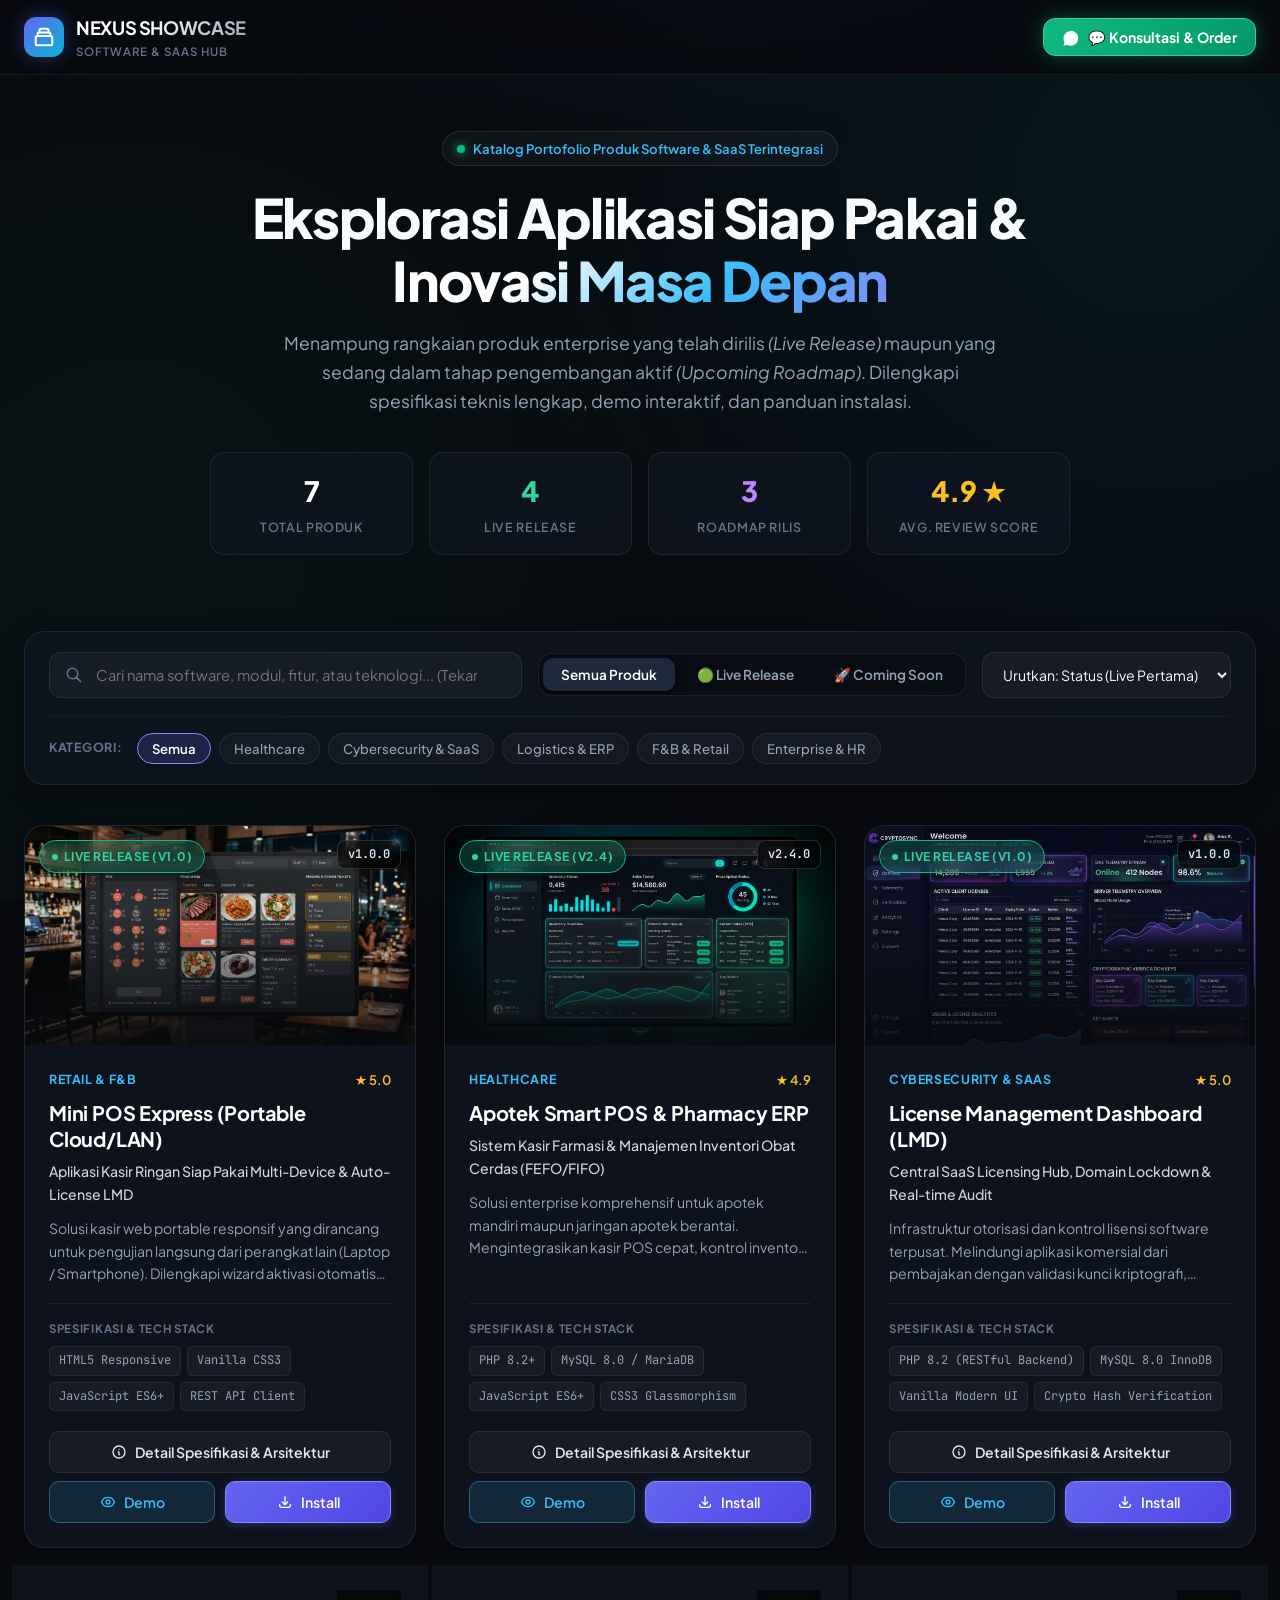
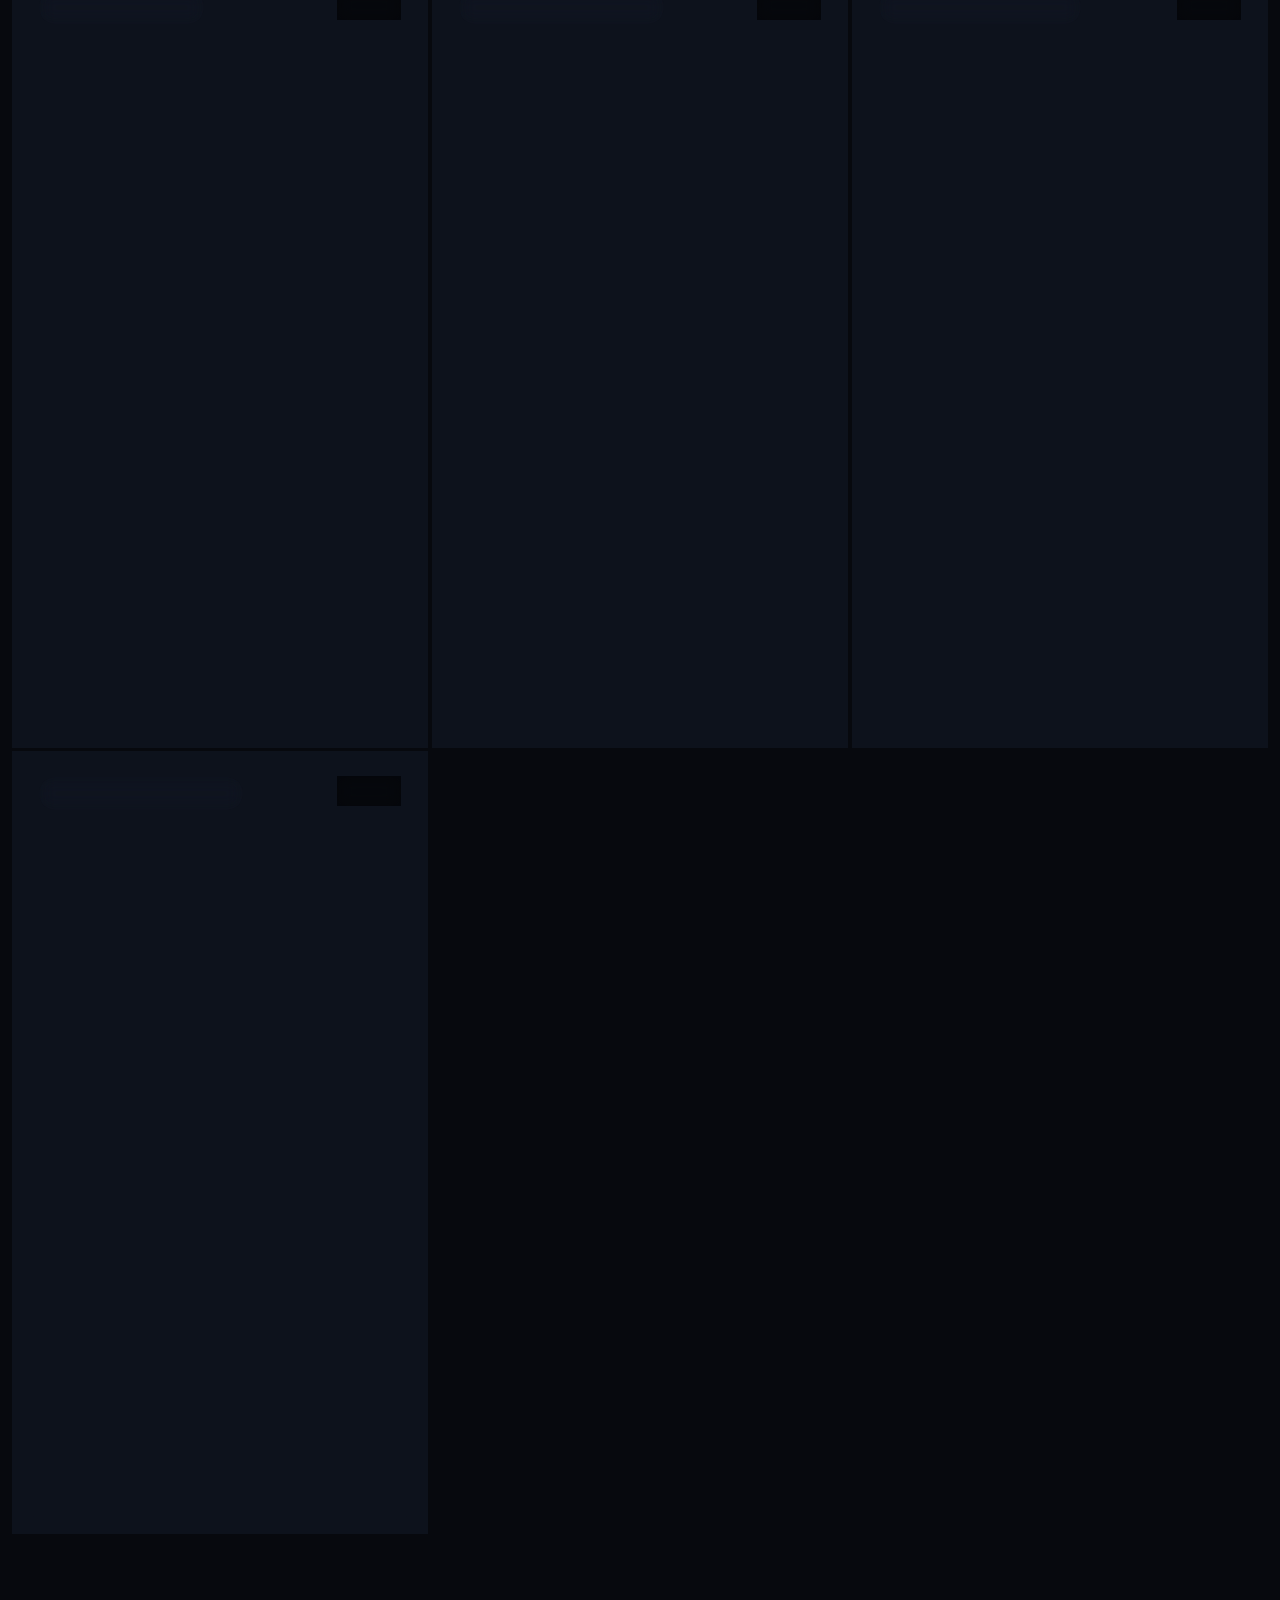
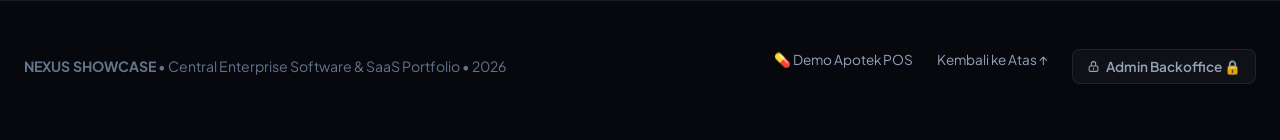
==== commit 25592dca: "feat(wizard): tampilkan kuota lokasi per paket (T-02) Co-Authored-By: Claude Opus 5.5 <noreply@anthr" ====
--- a/index.html
+++ b/index.html
@@ -293,6 +293,6 @@
 
   <!-- Scripts -->
   <script src="data/products.js"></script>
-  <script src="assets/js/app.js?v=20261023_v2"></script>
+  <script src="assets/js/app.js?v=20261024_v1"></script>
 </body>
 </html>
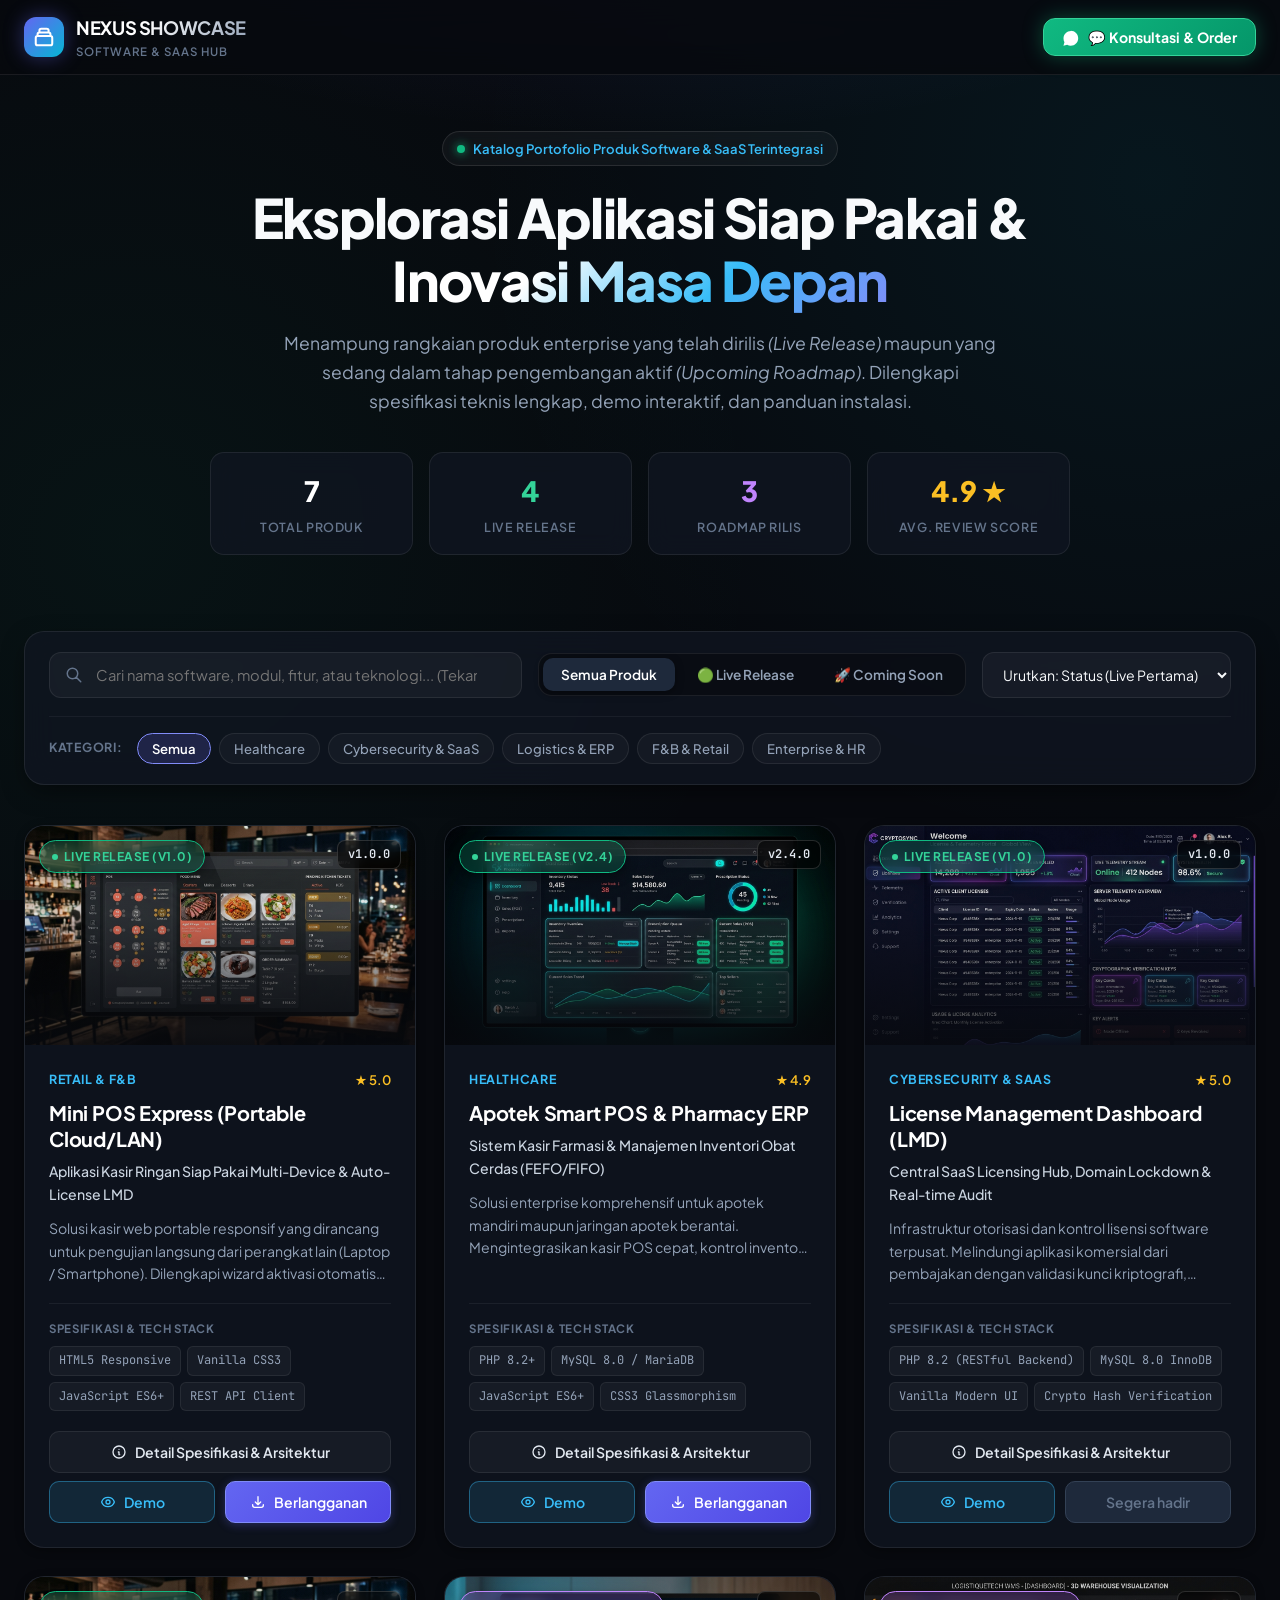
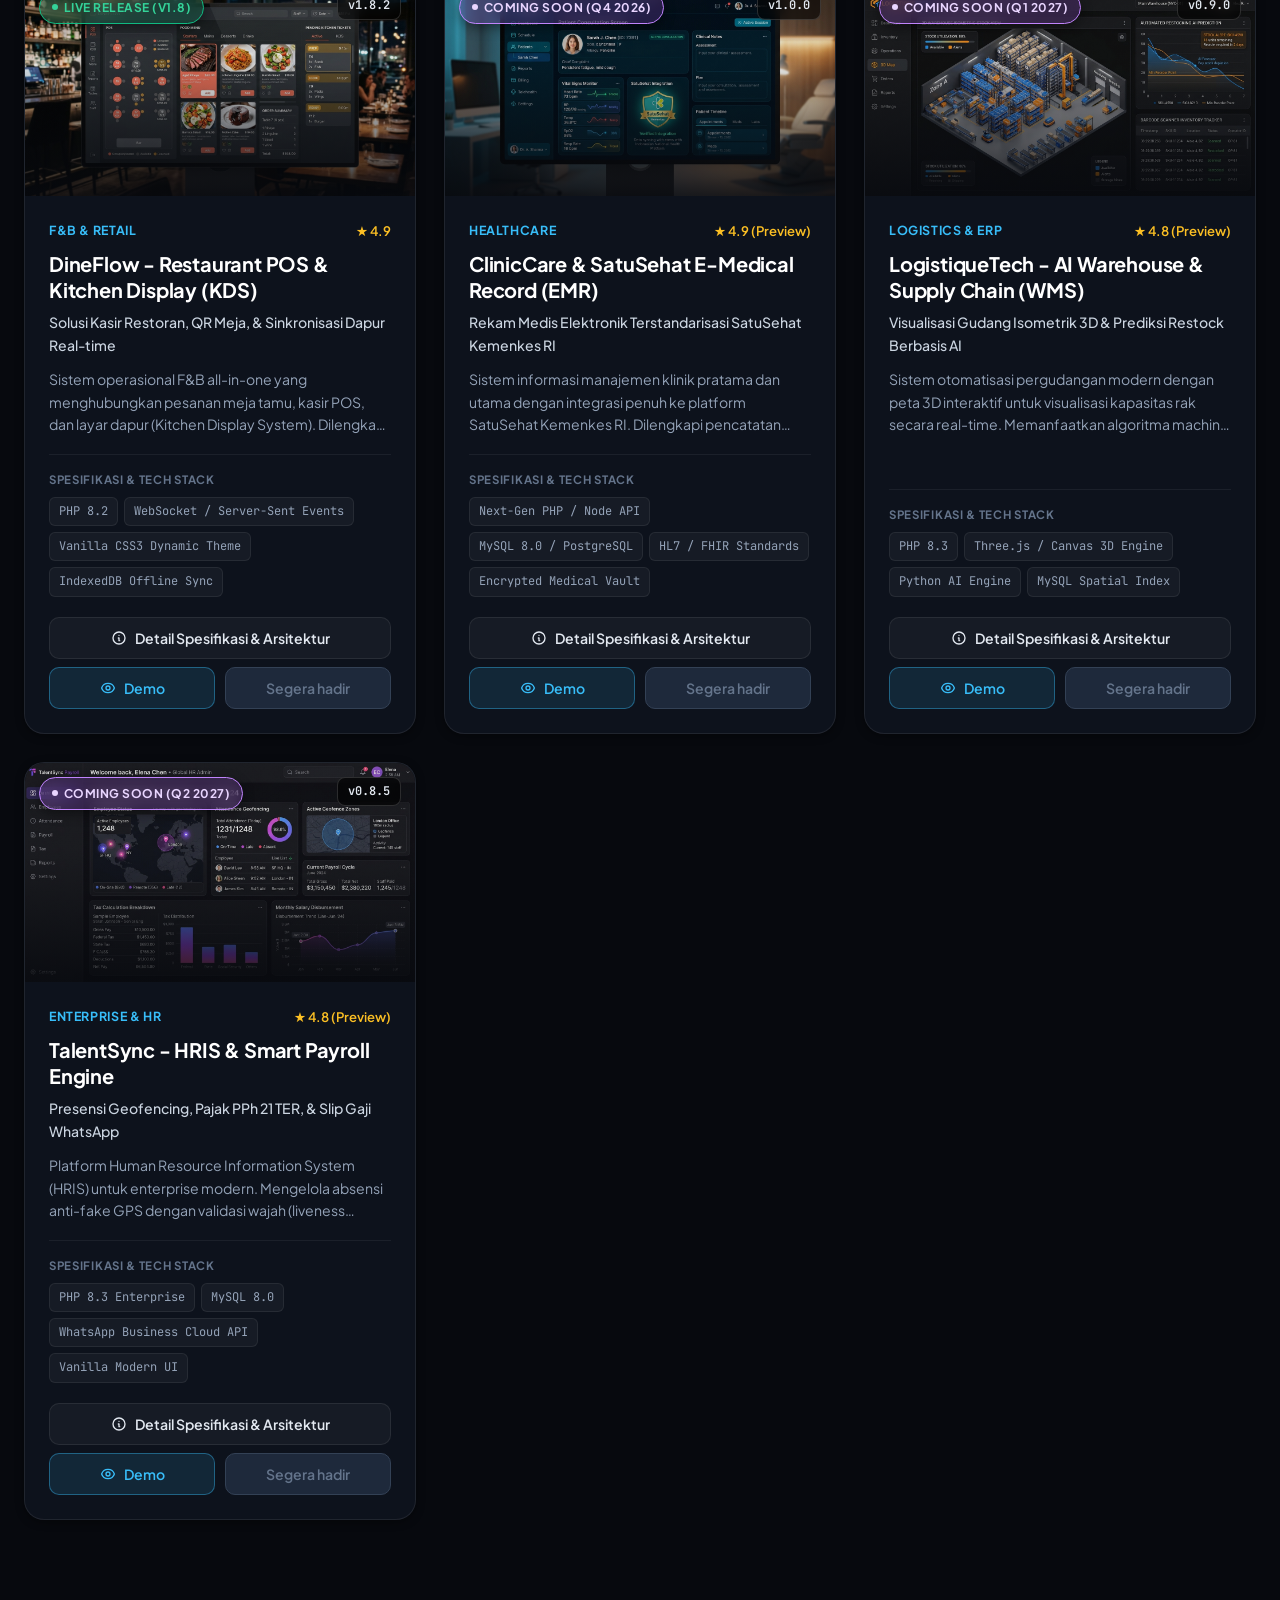
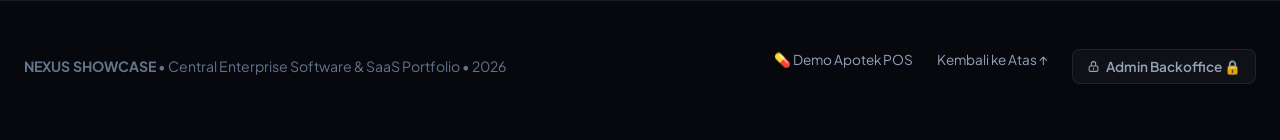
==== commit 62abb1b2: "feat(integrasi): lmdAppCode per produk (Standar Integrasi v1) - Mini POS -> MINIPOS, Apotek -> APOTE" ====
--- a/index.html
+++ b/index.html
@@ -13,7 +13,7 @@
   <link href="https://fonts.googleapis.com/css2?family=JetBrains+Mono:wght@400;500;600;700&family=Outfit:wght@400;500;600;700;800&family=Plus+Jakarta+Sans:wght@300;400;500;600;700;800&display=swap" rel="stylesheet">
 
   <!-- Core Stylesheet -->
-  <link rel="stylesheet" href="assets/css/style.css?v=20261023_v2">
+  <link rel="stylesheet" href="assets/css/style.css?v=20261030_v1">
 </head>
 <body>
 
@@ -293,6 +293,6 @@
 
   <!-- Scripts -->
   <script src="data/products.js"></script>
-  <script src="assets/js/app.js?v=20261024_v1"></script>
+  <script src="assets/js/app.js?v=20261030_v1"></script>
 </body>
 </html>
--- a/assets/css/style.css
+++ b/assets/css/style.css
@@ -1590,3 +1590,14 @@
   background: rgba(56, 189, 248, 0.08);
   border: 1px solid rgba(56, 189, 248, 0.25);
 }
+
+/* Produk yang belum terdaftar di Central SaaS LMD (tanpa lmdAppCode) */
+.btn-install.btn-unavailable,
+.btn-install.btn-unavailable:hover {
+  background: #1e293b;
+  color: #64748b;
+  border-color: #334155;
+  box-shadow: none;
+  transform: none;
+  cursor: not-allowed;
+}
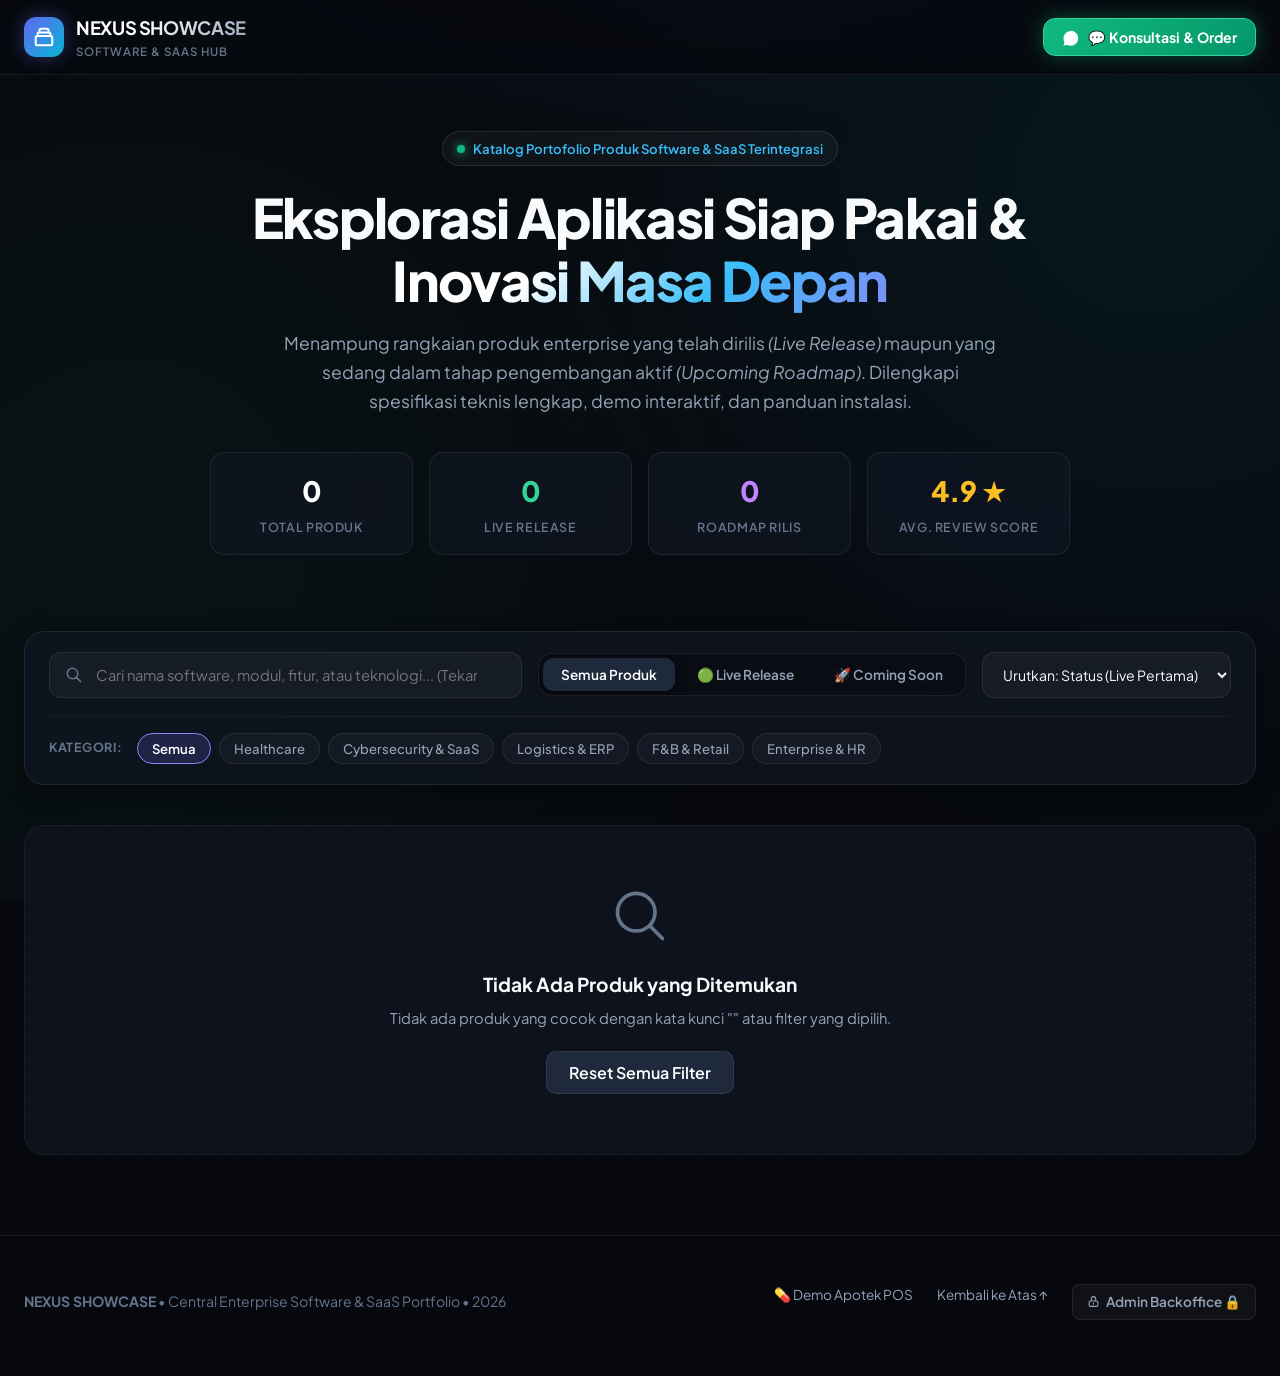
==== commit 6664620a: "Pembayaran otomatis di wizard (halaman bayar LMD) + katalog Admin tersimpan di server (T-31) Co-Auth" ====
--- a/index.html
+++ b/index.html
@@ -292,7 +292,7 @@
   </footer>
 
   <!-- Scripts -->
-  <script src="data/products.js"></script>
+  <script src="data/catalog.php"></script>
   <script src="assets/js/app.js?v=20261030_v1"></script>
 </body>
 </html>
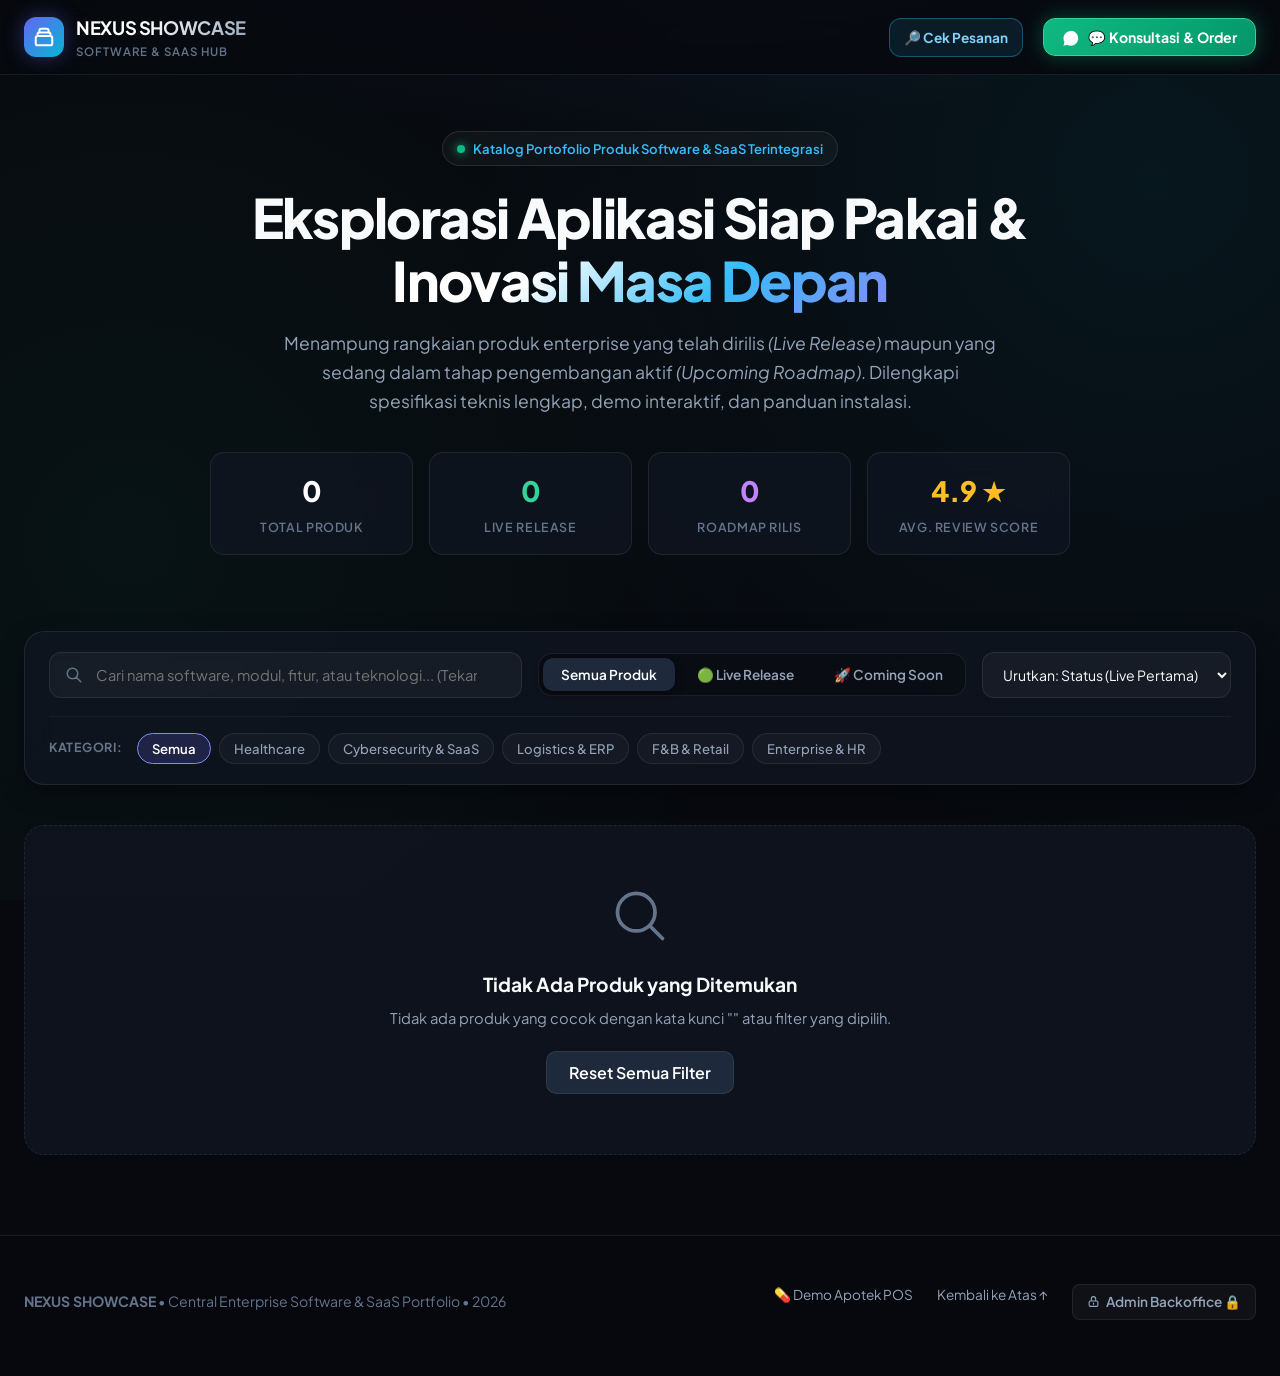
==== commit b35dca9c: "Showcase: menu Cek Pesanan (status, license key, bukti bayar), kembali dari halaman bayar, link kuit" ====
--- a/index.html
+++ b/index.html
@@ -13,7 +13,7 @@
   <link href="https://fonts.googleapis.com/css2?family=JetBrains+Mono:wght@400;500;600;700&family=Outfit:wght@400;500;600;700;800&family=Plus+Jakarta+Sans:wght@300;400;500;600;700;800&display=swap" rel="stylesheet">
 
   <!-- Core Stylesheet -->
-  <link rel="stylesheet" href="assets/css/style.css?v=20261030_v1">
+  <link rel="stylesheet" href="assets/css/style.css?v=20261102_order">
 </head>
 <body>
 
@@ -35,6 +35,7 @@
       </a>
 
       <div class="nav-right-actions">
+        <button class="btn-order-lookup" id="btn-open-order" title="Lihat status pesanan, license key, dan bukti pembayaran">🔎 <span>Cek Pesanan</span></button>
         <button class="btn-contact-sales" id="btn-open-contact" title="Konsultasi Kustom & Order Lisensi">
           <svg width="18" height="18" viewBox="0 0 24 24" fill="currentColor">
             <path d="M12.031 6.172c-3.181 0-5.767 2.586-5.768 5.766-.001 1.298.38 2.27 1.019 3.287l-.582 2.128 2.182-.573c.978.58 1.911.928 3.145.929 3.178 0 5.767-2.587 5.768-5.766.001-3.187-2.575-5.77-5.764-5.771zm3.392 8.244c-.144.405-.837.774-1.17.824-.299.045-.677.063-1.092-.069-.252-.08-.575-.187-.988-.365-1.739-.751-2.874-2.502-2.961-2.617-.087-.116-.708-.94-.708-1.793s.448-1.273.607-1.446c.159-.173.346-.217.462-.217l.332.006c.106.005.249-.04.39.298.144.347.491 1.2.534 1.287.043.087.072.188.014.304-.058.116-.087.188-.173.289l-.26.304c-.087.087-.177.182-.076.356.101.174.449.741.964 1.2.662.591 1.221.774 1.394.86.174.086.275.073.376-.044.101-.116.433-.506.549-.68.116-.173.231-.145.39-.086s1.011.477 1.184.564.289.13.332.203c.044.072.044.419-.1.824zm-3.423-10.416c-5.522 0-10 4.477-10 10 0 1.758.455 3.411 1.25 4.856l-1.328 4.853 4.975-1.305c1.401.764 3.003 1.196 4.703 1.196 5.523 0 10-4.477 10-10s-4.477-10-10-10z"/>
@@ -217,6 +218,36 @@
       </div>
       <div class="demo-modal-body" id="demo-modal-body">
         <!-- Iframe or simulation injected dynamically -->
+      </div>
+    </div>
+  </div>
+
+  <!-- ==============================================================================
+       MODAL 5: CEK PESANAN (status, license key, bukti pembayaran)
+       ============================================================================== -->
+  <div class="modal-backdrop" id="order-modal" role="dialog" aria-modal="true" aria-hidden="true">
+    <div class="modal-dialog">
+      <div class="modal-header">
+        <div class="modal-title-wrap">
+          <span style="font-size: 20px;">🔎</span>
+          <h2 class="modal-title">Cek Pesanan</h2>
+        </div>
+        <button class="btn-modal-close" aria-label="Tutup jendela">✕</button>
+      </div>
+      <div class="modal-body">
+        <form id="order-lookup-form" class="order-lookup-form">
+          <p style="color: #94a3b8; font-size: 0.88rem; line-height: 1.6;">Masukkan nomor pesanan (mis. <code>SUB-2026-A844C0</code>) dan email yang dipakai saat berlangganan.</p>
+          <div class="form-group-modal">
+            <label for="lookup-sub-no">No. Pesanan</label>
+            <input type="text" id="lookup-sub-no" placeholder="SUB-2026-XXXXXX" autocapitalize="characters" autocomplete="off" required>
+          </div>
+          <div class="form-group-modal">
+            <label for="lookup-email">Email Pemesan</label>
+            <input type="email" id="lookup-email" placeholder="owner@tokoberkah.com" autocomplete="email" autocapitalize="none" required>
+          </div>
+          <button type="submit" class="btn-action btn-install" style="width: 100%; justify-content: center; padding: 12px;">Cek Status Pesanan</button>
+        </form>
+        <div id="order-lookup-result"></div>
       </div>
     </div>
   </div>
@@ -279,9 +310,9 @@
         <strong>NEXUS SHOWCASE</strong> &bull; Central Enterprise Software &amp; SaaS Portfolio &bull; 2026
       </div>
       <nav class="footer-nav">
-        <a href="http://localhost:8080/apotek" target="_blank">💊 Demo Apotek POS</a>
+        <a href="/License-Management-Dashboard/client_demo/apotek.html" target="_blank">💊 Demo Apotek POS</a>
         <a href="#main-navbar">Kembali ke Atas ↑</a>
-        <a href="http://localhost:8080/License-Management-Dashboard" target="_blank" class="footer-admin-link">
+        <a href="/License-Management-Dashboard/" target="_blank" class="footer-admin-link">
           <svg width="13" height="13" fill="none" viewBox="0 0 24 24" stroke="currentColor">
             <path stroke-linecap="round" stroke-linejoin="round" stroke-width="2" d="M12 15v2m-6 4h12a2 2 0 002-2v-6a2 2 0 00-2-2H6a2 2 0 00-2 2v6a2 2 0 002 2zm10-10V7a4 4 0 00-8 0v4h8z"/>
           </svg>
@@ -293,6 +324,6 @@
 
   <!-- Scripts -->
   <script src="data/catalog.php"></script>
-  <script src="assets/js/app.js?v=20261030_v1"></script>
+  <script src="assets/js/app.js?v=20261102_order"></script>
 </body>
 </html>
--- a/assets/css/style.css
+++ b/assets/css/style.css
@@ -1601,3 +1601,29 @@
   transform: none;
   cursor: not-allowed;
 }
+
+/* Modul yang tidak termasuk paket: tetap tampil sebagai pembanding, dicoret & diredupkan */
+.pkg-features li.pkg-feature-off { color: #64748b; text-decoration: line-through; opacity: 0.7; }
+
+/* Cek Pesanan */
+.btn-order-lookup { background: rgba(56, 189, 248, 0.1); border: 1px solid rgba(56, 189, 248, 0.35); color: #7dd3fc; font-weight: 700; font-size: 0.85rem; padding: 10px 14px; border-radius: 12px; cursor: pointer; margin-right: 8px; white-space: nowrap; }
+.btn-order-lookup:hover { background: rgba(56, 189, 248, 0.18); }
+.order-lookup-form { display: flex; flex-direction: column; gap: 12px; }
+.order-lookup-msg { margin-top: 14px; font-size: 0.88rem; color: #94a3b8; }
+.order-lookup-msg.error { color: #f87171; }
+.order-detail { display: flex; flex-direction: column; gap: 8px; }
+.order-detail-head { display: flex; justify-content: space-between; align-items: flex-start; gap: 10px; border-bottom: 1px solid #1e293b; padding-bottom: 10px; margin-bottom: 4px; }
+.order-detail .muted { font-size: 0.78rem; color: #94a3b8; }
+.order-status { font-size: 0.75rem; font-weight: 800; padding: 4px 10px; border-radius: 20px; white-space: nowrap; }
+.order-status.ok { color: #34d399; background: rgba(16, 185, 129, 0.15); }
+.order-status.wait { color: #fbbf24; background: rgba(245, 158, 11, 0.15); }
+.order-status.bad { color: #f87171; background: rgba(239, 68, 68, 0.15); }
+.order-kv { display: flex; justify-content: space-between; gap: 12px; font-size: 0.85rem; }
+.order-kv span:first-child { color: #94a3b8; white-space: nowrap; }
+.order-kv span:last-child { text-align: right; word-break: break-all; }
+.order-open-app { justify-content: center; text-decoration: none; margin-top: 6px; }
+.order-pay-title { font-size: 0.75rem; text-transform: uppercase; letter-spacing: 0.06em; color: #38bdf8; font-weight: 700; margin-top: 10px; }
+.order-pay-row { display: flex; justify-content: space-between; align-items: center; gap: 10px; background: rgba(255, 255, 255, 0.02); border: 1px solid #1e293b; border-radius: 10px; padding: 10px 12px; font-size: 0.85rem; }
+.order-pay-row a { color: #34d399; font-weight: 700; text-decoration: none; white-space: nowrap; }
+.btn-lookup-again { margin-top: 10px; background: transparent; border: 1px solid #334155; color: #cbd5e1; border-radius: 10px; padding: 10px; cursor: pointer; font-weight: 600; }
+@media (max-width: 640px) { .btn-order-lookup span { display: none; } }
